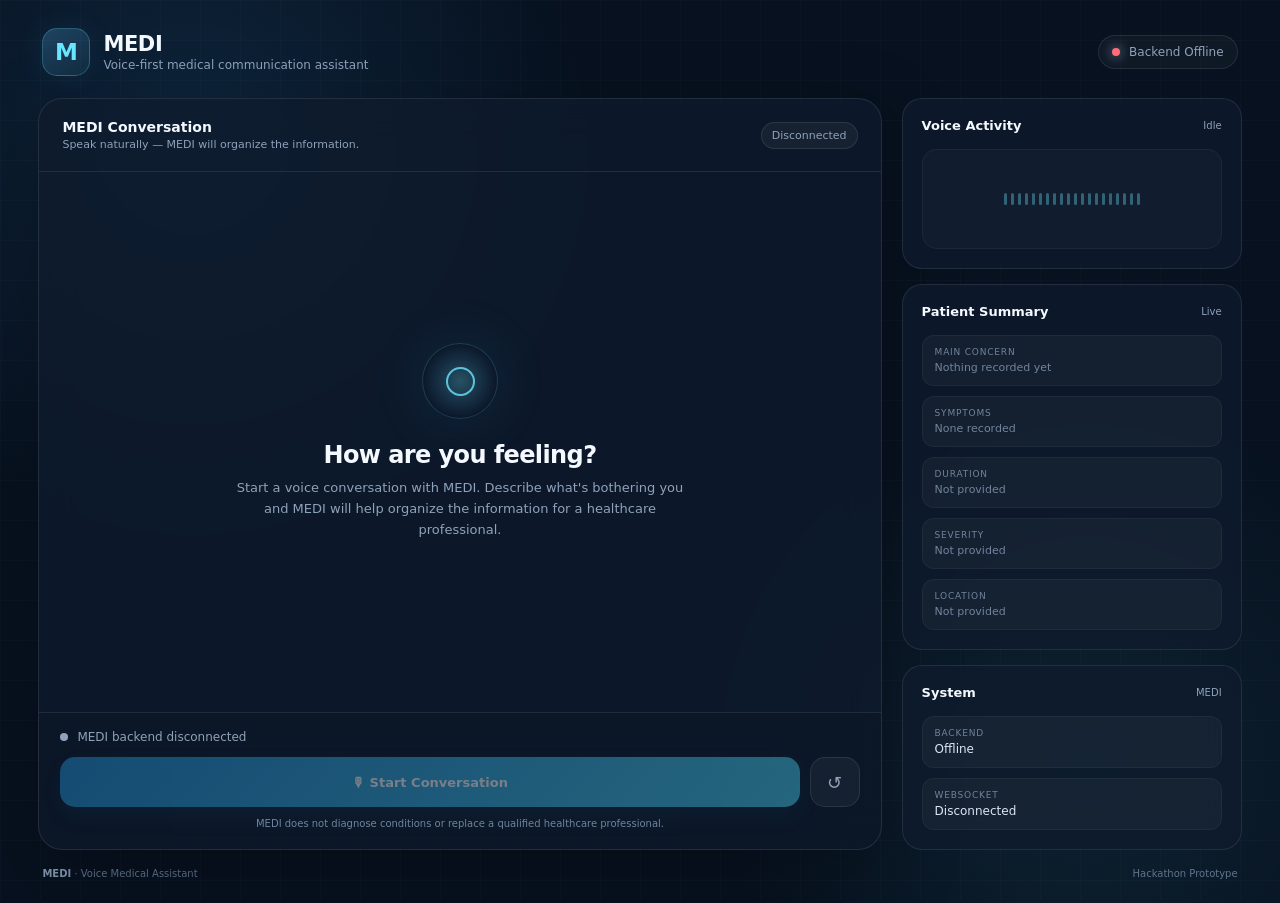
==== index.html @ a12636f8 "Frontend final version" ====
<!DOCTYPE html>
<html lang="en">
<head>
    <meta charset="UTF-8">
    <meta
        name="viewport"
        content="width=device-width, initial-scale=1.0"
    >

    <title>MEDI — Voice Medical Assistant</title>

    <style>
        * {
            box-sizing: border-box;
            margin: 0;
            padding: 0;
        }

        :root {
            --bg: #07111f;
            --panel: rgba(15, 28, 46, 0.78);
            --panel-light: rgba(255, 255, 255, 0.055);
            --border: rgba(255, 255, 255, 0.09);
            --text: #f4f8ff;
            --muted: #8fa2ba;
            --blue: #5bbcff;
            --cyan: #69e7ff;
            --green: #55e6a5;
            --red: #ff6b7a;
            --yellow: #ffd166;
        }

        body {
            min-height: 100vh;
            font-family:
                Inter,
                ui-sans-serif,
                system-ui,
                -apple-system,
                BlinkMacSystemFont,
                "Segoe UI",
                sans-serif;

            background:
                radial-gradient(
                    circle at 15% 15%,
                    rgba(61, 174, 255, 0.12),
                    transparent 30%
                ),
                radial-gradient(
                    circle at 85% 85%,
                    rgba(87, 227, 255, 0.08),
                    transparent 28%
                ),
                var(--bg);

            color: var(--text);
            overflow-x: hidden;
        }

        body::before {
            content: "";
            position: fixed;
            inset: 0;

            background-image:
                linear-gradient(
                    rgba(255,255,255,0.018) 1px,
                    transparent 1px
                ),
                linear-gradient(
                    90deg,
                    rgba(255,255,255,0.018) 1px,
                    transparent 1px
                );

            background-size: 40px 40px;
            pointer-events: none;
        }

        .app {
            position: relative;
            z-index: 1;

            width: min(1450px, 94%);
            min-height: 100vh;

            margin: auto;

            display: grid;
            grid-template-rows: auto 1fr auto;

            padding: 24px 0;
        }

        /* =====================================================
           HEADER
        ===================================================== */

        header {
            display: flex;
            justify-content: space-between;
            align-items: center;

            padding: 4px 4px 22px;
        }

        .brand {
            display: flex;
            align-items: center;
            gap: 13px;
        }

        .brand-icon {
            width: 48px;
            height: 48px;

            border-radius: 15px;

            display: grid;
            place-items: center;

            background:
                linear-gradient(
                    145deg,
                    rgba(91,188,255,.25),
                    rgba(105,231,255,.07)
                );

            border: 1px solid rgba(105,231,255,.25);

            box-shadow:
                0 0 30px rgba(91,188,255,.08);
        }

        .brand-icon span {
            font-size: 23px;
            font-weight: 800;
            color: var(--cyan);
        }

        .brand h1 {
            font-size: 21px;
            letter-spacing: -.4px;
        }

        .brand p {
            margin-top: 2px;
            font-size: 12px;
            color: var(--muted);
        }

        .connection {
            display: flex;
            align-items: center;
            gap: 9px;

            padding: 9px 13px;

            border: 1px solid var(--border);
            border-radius: 999px;

            background: rgba(255,255,255,.035);

            font-size: 12px;
            color: var(--muted);
        }

        .connection-dot {
            width: 8px;
            height: 8px;
            border-radius: 50%;
            background: var(--yellow);

            box-shadow: 0 0 12px currentColor;
        }

        .connection.online .connection-dot {
            background: var(--green);
        }

        .connection.error .connection-dot {
            background: var(--red);
        }

        /* =====================================================
           MAIN
        ===================================================== */

        main {
            display: grid;
            grid-template-columns: minmax(0, 1fr) 340px;
            gap: 20px;

            min-height: 0;
        }

        .panel {
            background: var(--panel);
            border: 1px solid var(--border);

            border-radius: 24px;

            backdrop-filter: blur(20px);
            -webkit-backdrop-filter: blur(20px);

            box-shadow:
                0 25px 80px rgba(0,0,0,.25);
        }

        /* =====================================================
           CHAT
        ===================================================== */

        .chat-panel {
            display: flex;
            flex-direction: column;

            min-height: 650px;
            overflow: hidden;
        }

        .chat-header {
            padding: 20px 23px;

            border-bottom: 1px solid var(--border);

            display: flex;
            justify-content: space-between;
            align-items: center;
        }

        .chat-title {
            font-weight: 700;
            font-size: 14px;
        }

        .chat-subtitle {
            margin-top: 3px;
            color: var(--muted);
            font-size: 11px;
        }

        .session-badge {
            font-size: 11px;
            padding: 6px 10px;

            border-radius: 999px;

            color: var(--muted);
            background: rgba(255,255,255,.045);
            border: 1px solid var(--border);
        }

        .messages {
            flex: 1;

            overflow-y: auto;

            padding: 28px;

            display: flex;
            flex-direction: column;
            gap: 17px;

            scroll-behavior: smooth;
        }

        .messages::-webkit-scrollbar {
            width: 5px;
        }

        .messages::-webkit-scrollbar-thumb {
            background: rgba(255,255,255,.12);
            border-radius: 10px;
        }

        .welcome {
            margin: auto;

            max-width: 500px;

            text-align: center;
            padding: 35px 20px;
        }

        .welcome-orb {
            width: 76px;
            height: 76px;

            margin: 0 auto 22px;

            border-radius: 50%;

            display: grid;
            place-items: center;

            background:
                radial-gradient(
                    circle,
                    rgba(105,231,255,.28),
                    rgba(91,188,255,.07) 55%,
                    transparent 70%
                );

            border: 1px solid rgba(105,231,255,.18);

            box-shadow:
                0 0 60px rgba(91,188,255,.1);
        }

        .welcome-orb::after {
            content: "";
            width: 25px;
            height: 25px;

            border-radius: 50%;

            border: 2px solid var(--cyan);
            opacity: .8;
        }

        .welcome h2 {
            font-size: 24px;
            margin-bottom: 9px;
            letter-spacing: -.6px;
        }

        .welcome p {
            color: var(--muted);
            line-height: 1.6;
            font-size: 13px;
        }

        .message {
            display: flex;
            gap: 11px;

            max-width: 78%;

            animation: messageIn .25s ease;
        }

        @keyframes messageIn {
            from {
                opacity: 0;
                transform: translateY(7px);
            }

            to {
                opacity: 1;
                transform: translateY(0);
            }
        }

        .message.user {
            margin-left: auto;
            flex-direction: row-reverse;
        }

        .avatar {
            flex: 0 0 34px;

            width: 34px;
            height: 34px;

            border-radius: 11px;

            display: grid;
            place-items: center;

            font-size: 11px;
            font-weight: 800;

            background: rgba(255,255,255,.06);
            border: 1px solid var(--border);
        }

        .message.agent .avatar {
            color: var(--cyan);
            background: rgba(105,231,255,.07);
        }

        .message.user .avatar {
            color: var(--blue);
            background: rgba(91,188,255,.08);
        }

        .bubble {
            padding: 12px 15px;

            border-radius: 17px;

            background: rgba(255,255,255,.045);
            border: 1px solid var(--border);

            font-size: 13px;
            line-height: 1.55;
        }

        .message.user .bubble {
            background:
                linear-gradient(
                    135deg,
                    rgba(91,188,255,.13),
                    rgba(91,188,255,.045)
                );

            border-color: rgba(91,188,255,.16);
        }

        .message-label {
            margin-bottom: 5px;

            font-size: 10px;
            text-transform: uppercase;
            letter-spacing: .8px;

            color: var(--muted);
        }

        /* =====================================================
           INPUT / CONTROL
        ===================================================== */

        .controls {
            padding: 17px 21px 20px;

            border-top: 1px solid var(--border);

            background: rgba(0,0,0,.08);
        }

        .status-row {
            display: flex;
            align-items: center;
            gap: 9px;

            margin-bottom: 13px;

            color: var(--muted);
            font-size: 12px;
        }

        .status-light {
            width: 8px;
            height: 8px;

            border-radius: 50%;

            background: var(--muted);
        }

        .status-light.listening {
            background: var(--green);
            box-shadow: 0 0 14px rgba(85,230,165,.8);
            animation: pulse 1.2s infinite;
        }

        .status-light.thinking {
            background: var(--yellow);
            box-shadow: 0 0 14px rgba(255,209,102,.7);
        }

        .status-light.speaking {
            background: var(--cyan);
            box-shadow: 0 0 14px rgba(105,231,255,.7);
            animation: pulse .8s infinite;
        }

        @keyframes pulse {
            0%,100% {
                transform: scale(1);
                opacity: .7;
            }

            50% {
                transform: scale(1.5);
                opacity: 1;
            }
        }

        .controls-row {
            display: flex;
            gap: 10px;
        }

        button {
            border: 0;
            cursor: pointer;

            font: inherit;
        }

        .mic-button {
            flex: 1;

            min-height: 50px;

            border-radius: 15px;

            color: white;

            background:
                linear-gradient(
                    135deg,
                    #238ed1,
                    #47c8e9
                );

            box-shadow:
                0 10px 30px rgba(61,174,255,.12);

            font-size: 13px;
            font-weight: 700;

            transition:
                transform .18s ease,
                opacity .18s ease,
                box-shadow .18s ease;
        }

        .mic-button:hover {
            transform: translateY(-1px);
            box-shadow:
                0 13px 35px rgba(61,174,255,.2);
        }

        .mic-button.active {
            background:
                linear-gradient(
                    135deg,
                    #d94b67,
                    #ff7080
                );
        }

        .mic-button:disabled {
            opacity: .45;
            cursor: not-allowed;
        }

        .secondary-button {
            width: 50px;
            min-height: 50px;

            border-radius: 15px;

            color: var(--muted);

            background: rgba(255,255,255,.045);
            border: 1px solid var(--border);

            font-size: 18px;
        }

        .disclaimer {
            margin-top: 11px;

            text-align: center;

            font-size: 10px;
            color: #71849d;
        }

        /* =====================================================
           SIDE PANEL
        ===================================================== */

        .side {
            display: flex;
            flex-direction: column;
            gap: 15px;
        }

        .side-card {
            padding: 19px;

            background: var(--panel);
            border: 1px solid var(--border);

            border-radius: 20px;

            backdrop-filter: blur(18px);
        }

        .card-heading {
            display: flex;
            justify-content: space-between;
            align-items: center;

            margin-bottom: 16px;
        }

        .card-heading h3 {
            font-size: 13px;
        }

        .card-heading span {
            color: var(--muted);
            font-size: 10px;
        }

        /* =====================================================
           WAVEFORM
        ===================================================== */

        .wave {
            height: 100px;

            display: flex;
            align-items: center;
            justify-content: center;
            gap: 4px;

            padding: 10px;

            border-radius: 15px;

            background: rgba(255,255,255,.025);
            border: 1px solid rgba(255,255,255,.045);
        }

        .bar {
            width: 3px;
            height: 12px;

            border-radius: 99px;

            background: var(--cyan);

            opacity: .35;

            transition:
                height .12s ease,
                opacity .12s ease;
        }

        .wave.active .bar {
            animation: wave 1s ease-in-out infinite;
            opacity: .8;
        }

        .bar:nth-child(2n) {
            animation-delay: .1s;
        }

        .bar:nth-child(3n) {
            animation-delay: .2s;
        }

        .bar:nth-child(4n) {
            animation-delay: .3s;
        }

        @keyframes wave {
            0%,100% {
                height: 10px;
            }

            50% {
                height: 48px;
            }
        }

        /* =====================================================
           PATIENT SUMMARY
        ===================================================== */

        .summary {
            display: flex;
            flex-direction: column;
            gap: 10px;
        }

        .summary-item {
            padding: 11px 12px;

            border-radius: 12px;

            background: rgba(255,255,255,.035);
            border: 1px solid rgba(255,255,255,.045);
        }

        .summary-label {
            font-size: 9px;

            text-transform: uppercase;
            letter-spacing: .8px;

            color: #71849d;

            margin-bottom: 4px;
        }

        .summary-value {
            font-size: 12px;
            color: #dce7f5;

            word-break: break-word;
        }

        .empty {
            color: #71849d;
            font-size: 11px;
        }

        .tag-list {
            display: flex;
            flex-wrap: wrap;
            gap: 5px;
        }

        .tag {
            padding: 4px 7px;

            border-radius: 7px;

            font-size: 10px;

            background: rgba(105,231,255,.07);
            color: #bdefff;

            border: 1px solid rgba(105,231,255,.1);
        }

        /* =====================================================
           FOOTER
        ===================================================== */

        footer {
            padding: 18px 4px 0;

            display: flex;
            justify-content: space-between;

            color: #60748e;
            font-size: 10px;
        }

        footer strong {
            color: #8498b2;
        }

        /* =====================================================
           TOAST
        ===================================================== */

        .toast {
            position: fixed;

            right: 22px;
            bottom: 22px;

            z-index: 100;

            max-width: 340px;

            padding: 13px 16px;

            border-radius: 13px;

            background: rgba(12,22,37,.94);
            border: 1px solid var(--border);

            box-shadow: 0 15px 45px rgba(0,0,0,.3);

            color: #dce7f5;
            font-size: 12px;

            transform: translateY(20px);
            opacity: 0;

            pointer-events: none;

            transition:
                opacity .2s ease,
                transform .2s ease;
        }

        .toast.show {
            opacity: 1;
            transform: translateY(0);
        }

        .toast.error {
            border-color: rgba(255,107,122,.3);
        }

        /* =====================================================
           RESPONSIVE
        ===================================================== */

        @media (max-width: 900px) {

            main {
                grid-template-columns: 1fr;
            }

            .side {
                display: grid;
                grid-template-columns: 1fr 1fr;
            }

            .chat-panel {
                min-height: 600px;
            }
        }

        @media (max-width: 620px) {

            .app {
                width: 96%;
                padding-top: 12px;
            }

            header {
                padding-bottom: 14px;
            }

            .connection {
                padding: 7px 9px;
            }

            .connection span:last-child {
                display: none;
            }

            main {
                gap: 12px;
            }

            .chat-panel {
                min-height: 590px;
                border-radius: 19px;
            }

            .messages {
                padding: 18px 14px;
            }

            .message {
                max-width: 91%;
            }

            .side {
                grid-template-columns: 1fr;
            }

            footer {
                padding-bottom: 10px;
            }
        }
    </style>
</head>

<body>

<div class="app">

    <!-- =====================================================
         HEADER
    ====================================================== -->

    <header>

        <div class="brand">

            <div class="brand-icon">
                <span>M</span>
            </div>

            <div>
                <h1>MEDI</h1>
                <p>Voice-first medical communication assistant</p>
            </div>

        </div>

        <div
            id="connection"
            class="connection"
        >
            <span
                id="connectionDot"
                class="connection-dot"
            ></span>

            <span id="connectionText">
                Connecting...
            </span>
        </div>

    </header>


    <!-- =====================================================
         MAIN
    ====================================================== -->

    <main>

        <!-- ================= CHAT ================= -->

        <section class="panel chat-panel">

            <div class="chat-header">

                <div>
                    <div class="chat-title">
                        MEDI Conversation
                    </div>

                    <div class="chat-subtitle">
                        Speak naturally — MEDI will organize the information.
                    </div>
                </div>

                <div
                    id="sessionBadge"
                    class="session-badge"
                >
                    Initializing
                </div>

            </div>


            <div
                id="messages"
                class="messages"
            >

                <div
                    id="welcome"
                    class="welcome"
                >

                    <div class="welcome-orb"></div>

                    <h2>
                        How are you feeling?
                    </h2>

                    <p>
                        Start a voice conversation with MEDI.
                        Describe what's bothering you and MEDI
                        will help organize the information for a
                        healthcare professional.
                    </p>

                </div>

            </div>


            <!-- CONTROLS -->

            <div class="controls">

                <div class="status-row">

                    <span
                        id="statusLight"
                        class="status-light"
                    ></span>

                    <span id="statusText">
                        Connecting to MEDI...
                    </span>

                </div>


                <div class="controls-row">

                    <button
                        id="micButton"
                        class="mic-button"
                        disabled
                    >
                        🎙 Start Conversation
                    </button>

                    <button
                        id="clearButton"
                        class="secondary-button"
                        title="Clear conversation"
                    >
                        ↺
                    </button>

                </div>


                <div class="disclaimer">
                    MEDI does not diagnose conditions or replace a
                    qualified healthcare professional.
                </div>

            </div>

        </section>


        <!-- ================= SIDE ================= -->

        <aside class="side">

            <!-- AUDIO -->

            <section class="side-card">

                <div class="card-heading">

                    <h3>Voice Activity</h3>

                    <span id="voiceState">
                        Idle
                    </span>

                </div>

                <div
                    id="wave"
                    class="wave"
                >
                    <span class="bar"></span>
                    <span class="bar"></span>
                    <span class="bar"></span>
                    <span class="bar"></span>
                    <span class="bar"></span>
                    <span class="bar"></span>
                    <span class="bar"></span>
                    <span class="bar"></span>
                    <span class="bar"></span>
                    <span class="bar"></span>
                    <span class="bar"></span>
                    <span class="bar"></span>
                    <span class="bar"></span>
                    <span class="bar"></span>
                    <span class="bar"></span>
                    <span class="bar"></span>
                    <span class="bar"></span>
                    <span class="bar"></span>
                    <span class="bar"></span>
                    <span class="bar"></span>
                </div>

            </section>


            <!-- PATIENT SUMMARY -->

            <section class="side-card">

                <div class="card-heading">

                    <h3>Patient Summary</h3>

                    <span>
                        Live
                    </span>

                </div>


                <div
                    id="summary"
                    class="summary"
                >

                    <div class="summary-item">

                        <div class="summary-label">
                            Main concern
                        </div>

                        <div
                            id="mainConcern"
                            class="summary-value empty"
                        >
                            Nothing recorded yet
                        </div>

                    </div>


                    <div class="summary-item">

                        <div class="summary-label">
                            Symptoms
                        </div>

                        <div
                            id="symptoms"
                            class="tag-list"
                        >
                            <span class="empty">
                                None recorded
                            </span>
                        </div>

                    </div>


                    <div class="summary-item">

                        <div class="summary-label">
                            Duration
                        </div>

                        <div
                            id="duration"
                            class="summary-value empty"
                        >
                            Not provided
                        </div>

                    </div>


                    <div class="summary-item">

                        <div class="summary-label">
                            Severity
                        </div>

                        <div
                            id="severity"
                            class="summary-value empty"
                        >
                            Not provided
                        </div>

                    </div>


                    <div class="summary-item">

                        <div class="summary-label">
                            Location
                        </div>

                        <div
                            id="location"
                            class="summary-value empty"
                        >
                            Not provided
                        </div>

                    </div>

                </div>

            </section>


            <!-- SYSTEM -->

            <section class="side-card">

                <div class="card-heading">

                    <h3>System</h3>

                    <span>
                        MEDI
                    </span>

                </div>

                <div class="summary">

                    <div class="summary-item">

                        <div class="summary-label">
                            Backend
                        </div>

                        <div
                            id="backendStatus"
                            class="summary-value"
                        >
                            Connecting
                        </div>

                    </div>

                    <div class="summary-item">

                        <div class="summary-label">
                            WebSocket
                        </div>

                        <div
                            id="wsStatus"
                            class="summary-value"
                        >
                            Connecting
                        </div>

                    </div>

                </div>

            </section>

        </aside>

    </main>


    <footer>

        <span>
            <strong>MEDI</strong> · Voice Medical Assistant
        </span>

        <span>
            Hackathon Prototype
        </span>

    </footer>

</div>


<div
    id="toast"
    class="toast"
></div>


<script>

/* ============================================================
   MEDI FRONTEND
   ============================================================

   IMPORTANT:

   Your Python backend is:

       http://127.0.0.1:8000

   Your WebSocket endpoint is:

       ws://127.0.0.1:8000/ws

   NOT port 8765.
   ============================================================ */


/* ============================================================
   CONFIG
============================================================ */

const BACKEND_HTTP = "http://127.0.0.1:8000";
const BACKEND_WS = "ws://127.0.0.1:8000/ws";


/* ============================================================
   STATE
============================================================ */

let socket = null;

let connected = false;

let conversationStarted = false;

let reconnectTimer = null;

let reconnectAttempts = 0;

let patientData = {};


/* ============================================================
   DOM
============================================================ */

const connection = document.getElementById("connection");
const connectionText = document.getElementById("connectionText");

const sessionBadge = document.getElementById("sessionBadge");

const messages = document.getElementById("messages");
const welcome = document.getElementById("welcome");

const micButton = document.getElementById("micButton");
const clearButton = document.getElementById("clearButton");

const statusText = document.getElementById("statusText");
const statusLight = document.getElementById("statusLight");

const wave = document.getElementById("wave");
const voiceState = document.getElementById("voiceState");

const backendStatus = document.getElementById("backendStatus");
const wsStatus = document.getElementById("wsStatus");

const toast = document.getElementById("toast");


/* ============================================================
   CONNECT
============================================================ */

function connect() {

    if (
        socket &&
        (
            socket.readyState === WebSocket.OPEN ||
            socket.readyState === WebSocket.CONNECTING
        )
    ) {
        return;
    }

    setConnection("connecting");

    console.log(
        "[MEDI] Connecting to:",
        BACKEND_WS
    );

    socket = new WebSocket(BACKEND_WS);


    socket.onopen = () => {

        connected = true;

        reconnectAttempts = 0;

        setConnection("online");

        backendStatus.textContent = "Online";

        wsStatus.textContent = "Connected";

        sessionBadge.textContent = "Connected";

        micButton.disabled = false;

        showToast(
            "Connected to MEDI"
        );

        send({
            type: "get_state"
        });

    };


    socket.onmessage = (event) => {

        try {

            const message = JSON.parse(
                event.data
            );

            console.log(
                "[MEDI EVENT]",
                message
            );

            handleMessage(message);

        } catch (error) {

            console.error(
                "Invalid MEDI message:",
                error
            );

        }

    };


    socket.onerror = (error) => {

        console.error(
            "[MEDI WS ERROR]",
            error
        );

        setConnection("error");

        backendStatus.textContent = "Connection error";

        wsStatus.textContent = "Error";

    };


    socket.onclose = () => {

        connected = false;

        setConnection("error");

        backendStatus.textContent = "Offline";

        wsStatus.textContent = "Disconnected";

        sessionBadge.textContent = "Disconnected";

        micButton.disabled = true;

        setStatus(
            "error",
            "MEDI backend disconnected"
        );

        scheduleReconnect();

    };

}


/* ============================================================
   RECONNECT
============================================================ */

function scheduleReconnect() {

    if (reconnectTimer) {
        return;
    }

    reconnectAttempts++;

    const delay = Math.min(
        5000,
        1000 * reconnectAttempts
    );

    reconnectTimer = setTimeout(() => {

        reconnectTimer = null;

        connect();

    }, delay);

}


/* ============================================================
   SEND
============================================================ */

function send(data) {

    if (
        !socket ||
        socket.readyState !== WebSocket.OPEN
    ) {

        console.warn(
            "[MEDI] WebSocket is not connected."
        );

        return false;
    }

    socket.send(
        JSON.stringify(data)
    );

    return true;
}


/* ============================================================
   HANDLE BACKEND EVENTS
============================================================ */

function handleMessage(message) {

    const type = message.type;


    /* ---------------------------------------------
       Initial state
    --------------------------------------------- */

    if (type === "state") {

        const data = message.data || {};

        if (data.status) {
            setStatusFromBackend(
                data.status
            );
        }

        if (data.patient) {

            patientData = data.patient;

            updatePatientSummary(
                patientData
            );

        }

        return;
    }


    /* ---------------------------------------------
       Status
    --------------------------------------------- */

    if (type === "status") {

        const status = message.status || "ready";

        setStatusFromBackend(
            status
        );

        return;
    }


    /* ---------------------------------------------
       User transcript
    --------------------------------------------- */

    if (type === "transcript") {

        const role = message.role || "user";

        const text = message.text || "";

        if (!text.trim()) {
            return;
        }

        addMessage(
            role,
            text
        );

        return;
    }


    /* ---------------------------------------------
       Patient memory
    --------------------------------------------- */

    if (type === "patient_update") {

        patientData =
            message.data || {};

        updatePatientSummary(
            patientData
        );

        return;
    }


    /* ---------------------------------------------
       Server test
    --------------------------------------------- */

    if (type === "test") {

        showToast(
            message.message ||
            "MEDI server is working."
        );

        return;
    }

}


/* ============================================================
   CONNECTION UI
============================================================ */

function setConnection(state) {

    connection.classList.remove(
        "online",
        "error"
    );


    if (state === "online") {

        connection.classList.add(
            "online"
        );

        connectionText.textContent =
            "MEDI Online";

    }

    else if (state === "error") {

        connection.classList.add(
            "error"
        );

        connectionText.textContent =
            "Backend Offline";

    }

    else {

        connectionText.textContent =
            "Connecting...";

    }

}


/* ============================================================
   STATUS
============================================================ */

function setStatus(type, text) {

    statusLight.className =
        "status-light";

    if (type) {

        statusLight.classList.add(
            type
        );

    }

    statusText.textContent =
        text;


    if (type === "listening") {

        wave.classList.add(
            "active"
        );

        voiceState.textContent =
            "Listening";

    }

    else if (type === "speaking") {

        wave.classList.add(
            "active"
        );

        voiceState.textContent =
            "Speaking";

    }

    else if (type === "thinking") {

        wave.classList.remove(
            "active"
        );

        voiceState.textContent =
            "Thinking";

    }

    else {

        wave.classList.remove(
            "active"
        );

        voiceState.textContent =
            "Idle";

    }

}


/* ============================================================
   BACKEND STATUS → UI
============================================================ */

function setStatusFromBackend(status) {

    status =
        String(status).toLowerCase();


    if (status === "listening") {

        conversationStarted = true;

        micButton.classList.add(
            "active"
        );

        micButton.textContent =
            "■ Stop Conversation";

        setStatus(
            "listening",
            "Listening..."
        );

        sessionBadge.textContent =
            "Listening";

    }

    else if (
        status === "thinking" ||
        status === "processing"
    ) {

        setStatus(
            "thinking",
            "Thinking..."
        );

        sessionBadge.textContent =
            "Thinking";

    }

    else if (
        status === "speaking"
    ) {

        setStatus(
            "speaking",
            "MEDI is speaking..."
        );

        sessionBadge.textContent =
            "Speaking";

    }

    else {

        setStatus(
            "",
            "Ready"
        );

        sessionBadge.textContent =
            "Ready";

    }

}


/* ============================================================
   MESSAGES
============================================================ */

function addMessage(role, text) {

    if (!text || !text.trim()) {
        return;
    }

    if (welcome) {
        welcome.remove();
    }


    const wrapper =
        document.createElement("div");

    wrapper.className =
        `message ${role === "user" ? "user" : "agent"}`;


    const avatar =
        document.createElement("div");

    avatar.className =
        "avatar";

    avatar.textContent =
        role === "user"
            ? "YOU"
            : "M";


    const content =
        document.createElement("div");


    const label =
        document.createElement("div");

    label.className =
        "message-label";

    label.textContent =
        role === "user"
            ? "You"
            : "MEDI";


    const bubble =
        document.createElement("div");

    bubble.className =
        "bubble";

    bubble.textContent =
        text;


    content.appendChild(
        label
    );

    content.appendChild(
        bubble
    );


    wrapper.appendChild(
        avatar
    );

    wrapper.appendChild(
        content
    );


    messages.appendChild(
        wrapper
    );


    messages.scrollTop =
        messages.scrollHeight;

}


/* ============================================================
   PATIENT SUMMARY
============================================================ */

function updatePatientSummary(patient) {

    if (!patient) {
        return;
    }


    const mainConcern =
        document.getElementById(
            "mainConcern"
        );

    const symptoms =
        document.getElementById(
            "symptoms"
        );

    const duration =
        document.getElementById(
            "duration"
        );

    const severity =
        document.getElementById(
            "severity"
        );

    const location =
        document.getElementById(
            "location"
        );


    /* Main concern */

    if (patient.main_concern) {

        mainConcern.textContent =
            patient.main_concern;

        mainConcern.classList.remove(
            "empty"
        );

    }


    /* Symptoms */

    symptoms.innerHTML = "";

    if (
        Array.isArray(
            patient.symptoms
        ) &&
        patient.symptoms.length
    ) {

        patient.symptoms.forEach(
            symptom => {

                const tag =
                    document.createElement(
                        "span"
                    );

                tag.className =
                    "tag";

                tag.textContent =
                    symptom;

                symptoms.appendChild(
                    tag
                );

            }
        );

    }

    else {

        const empty =
            document.createElement(
                "span"
            );

        empty.className =
            "empty";

        empty.textContent =
            "None recorded";

        symptoms.appendChild(
            empty
        );

    }


    /* Duration */

    if (patient.duration) {

        duration.textContent =
            patient.duration;

        duration.classList.remove(
            "empty"
        );

    }


    /* Severity */

    if (patient.severity) {

        severity.textContent =
            patient.severity;

        severity.classList.remove(
            "empty"
        );

    }


    /* Location */

    if (patient.location) {

        location.textContent =
            patient.location;

        location.classList.remove(
            "empty"
        );

    }

}


/* ============================================================
   START / STOP
============================================================ */

micButton.addEventListener(
    "click",
    () => {

        if (!connected) {

            showToast(
                "MEDI is not connected.",
                true
            );

            return;
        }


        if (!conversationStarted) {

            send({
                type: "start"
            });

            conversationStarted = true;

            micButton.classList.add(
                "active"
            );

            micButton.textContent =
                "■ Stop Conversation";

            setStatus(
                "listening",
                "Listening..."
            );

        }

        else {

            send({
                type: "stop"
            });

            conversationStarted = false;

            micButton.classList.remove(
                "active"
            );

            micButton.textContent =
                "🎙 Start Conversation";

            setStatus(
                "",
                "Ready"
            );

        }

    }
);


/* ============================================================
   CLEAR
============================================================ */

clearButton.addEventListener(
    "click",
    () => {

        messages.innerHTML = "";

        const newWelcome =
            document.createElement(
                "div"
            );

        newWelcome.className =
            "welcome";

        newWelcome.id =
            "welcome";

        newWelcome.innerHTML = `
            <div class="welcome-orb"></div>

            <h2>How are you feeling?</h2>

            <p>
                Start a voice conversation with MEDI.
                Describe what's bothering you and MEDI
                will help organize the information for a
                healthcare professional.
            </p>
        `;

        messages.appendChild(
            newWelcome
        );

    }
);


/* ============================================================
   TOAST
============================================================ */

let toastTimer = null;

function showToast(
    text,
    isError = false
) {

    toast.textContent =
        text;

    toast.classList.toggle(
        "error",
        isError
    );

    toast.classList.add(
        "show"
    );


    clearTimeout(
        toastTimer
    );


    toastTimer =
        setTimeout(
            () => {

                toast.classList.remove(
                    "show"
                );

            },
            3000
        );

}


/* ============================================================
   HEALTH CHECK
============================================================ */

async function checkBackend() {

    try {

        const response =
            await fetch(
                `${BACKEND_HTTP}/api/health`
            );


        if (!response.ok) {
            throw new Error(
                "Backend health check failed"
            );
        }


        const data =
            await response.json();


        console.log(
            "[MEDI HEALTH]",
            data
        );


        backendStatus.textContent =
            data.status === "online"
                ? "Online"
                : "Offline";


    } catch (error) {

        console.warn(
            "[MEDI] Health check failed:",
            error
        );

        backendStatus.textContent =
            "Unavailable";

    }

}


/* ============================================================
   INITIALIZE
============================================================ */

window.addEventListener(
    "load",
    () => {

        checkBackend();

        connect();

    }
);


/* ============================================================
   DEBUGGING
============================================================ */

window.MEDI = {

    socket,

    reconnect: connect,

    test: () => {

        send({
            type: "test"
        });

    },

    state: () => {

        send({
            type: "get_state"
        });

    }

};

</script>

</body>
</html>
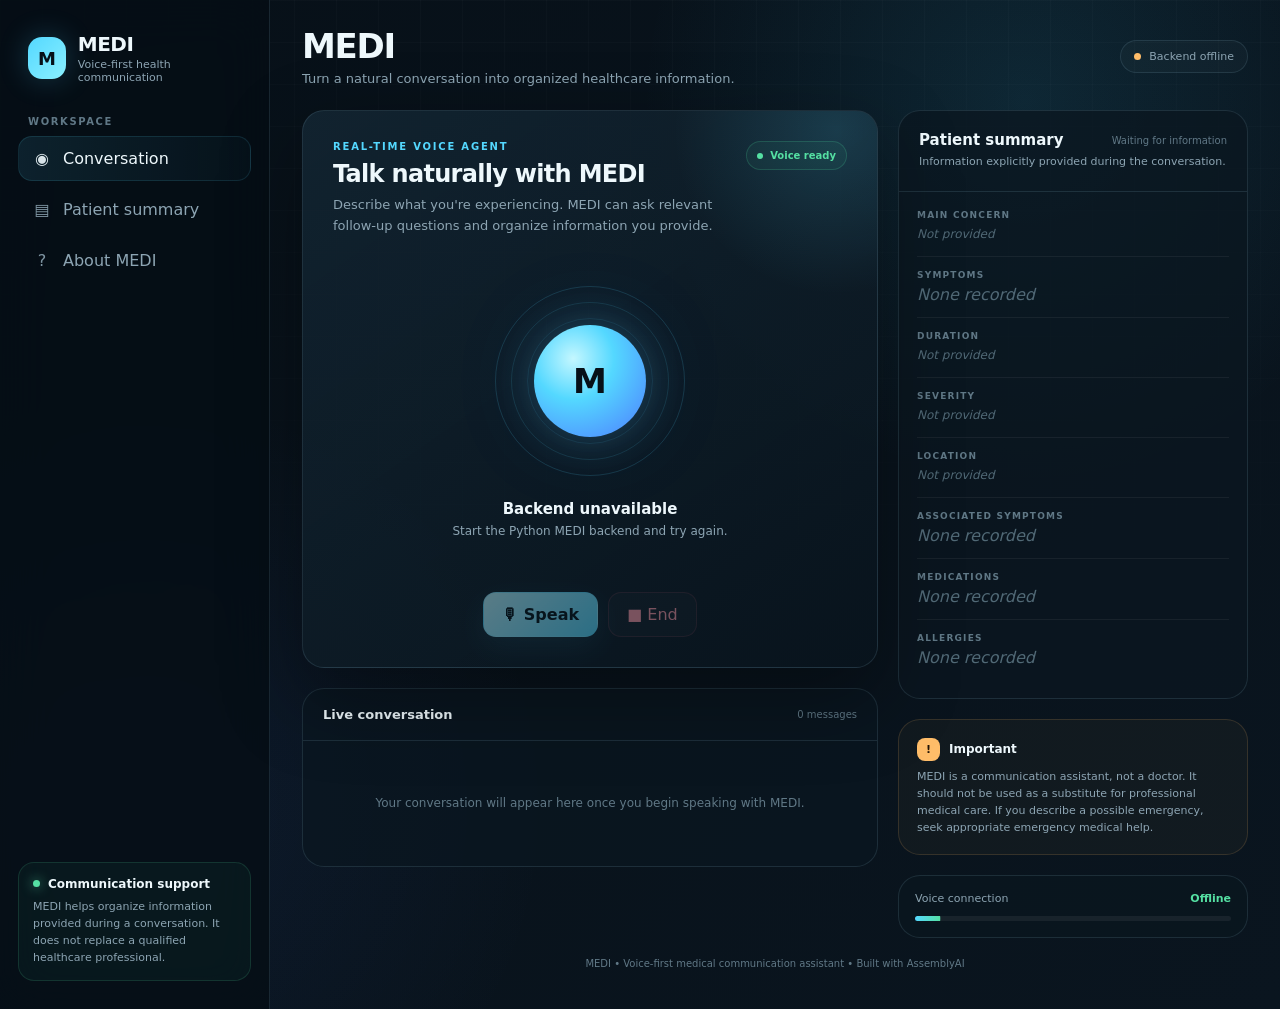
==== commit c246c464: "Fix deployment WebSocket connection" ====
--- a/index.html
+++ b/index.html
@@ -2,32 +2,43 @@
 <html lang="en">
 <head>
     <meta charset="UTF-8">
+    <meta name="viewport" content="width=device-width, initial-scale=1.0">
+
+    <title>MEDI — Voice-first medical communication</title>
+
     <meta
-        name="viewport"
-        content="width=device-width, initial-scale=1.0"
+        name="description"
+        content="MEDI is a voice-first medical communication assistant that helps users organize health concerns into structured information for healthcare professionals."
     >
 
-    <title>MEDI — Voice Medical Assistant</title>
-
     <style>
+        :root {
+            --bg: #071018;
+            --bg-2: #0a151f;
+            --panel: rgba(15, 28, 39, 0.78);
+            --border: rgba(148, 197, 221, 0.14);
+            --text: #eef8fc;
+            --muted: #8da5b3;
+            --muted-2: #607886;
+
+            --cyan: #54d8ff;
+            --blue: #4d7cff;
+            --green: #55e0a3;
+            --orange: #ffbd69;
+            --red: #ff667d;
+
+            --shadow: 0 30px 80px rgba(0, 0, 0, 0.35);
+            --radius: 22px;
+        }
+
         * {
             box-sizing: border-box;
             margin: 0;
             padding: 0;
         }
 
-        :root {
-            --bg: #07111f;
-            --panel: rgba(15, 28, 46, 0.78);
-            --panel-light: rgba(255, 255, 255, 0.055);
-            --border: rgba(255, 255, 255, 0.09);
-            --text: #f4f8ff;
-            --muted: #8fa2ba;
-            --blue: #5bbcff;
-            --cyan: #69e7ff;
-            --green: #55e6a5;
-            --red: #ff6b7a;
-            --yellow: #ffd166;
+        html {
+            scroll-behavior: smooth;
         }
 
         body {
@@ -41,27 +52,37 @@
                 "Segoe UI",
                 sans-serif;
 
+            color: var(--text);
+
             background:
                 radial-gradient(
-                    circle at 15% 15%,
-                    rgba(61, 174, 255, 0.12),
+                    circle at 80% 10%,
+                    rgba(55, 191, 235, 0.12),
+                    transparent 28%
+                ),
+                radial-gradient(
+                    circle at 10% 80%,
+                    rgba(77, 124, 255, 0.08),
                     transparent 30%
                 ),
-                radial-gradient(
-                    circle at 85% 85%,
-                    rgba(87, 227, 255, 0.08),
-                    transparent 28%
-                ),
-                var(--bg);
-
-            color: var(--text);
+                linear-gradient(
+                    135deg,
+                    var(--bg),
+                    var(--bg-2)
+                );
+
             overflow-x: hidden;
         }
 
-        body::before {
-            content: "";
+        button {
+            font: inherit;
+        }
+
+        .background-grid {
             position: fixed;
             inset: 0;
+            pointer-events: none;
+            z-index: -1;
 
             background-image:
                 linear-gradient(
@@ -74,635 +95,824 @@
                     transparent 1px
                 );
 
-            background-size: 40px 40px;
+            background-size: 42px 42px;
+
+            mask-image:
+                linear-gradient(
+                    to bottom,
+                    black,
+                    transparent 85%
+                );
+        }
+
+        .app {
+            min-height: 100vh;
+            display: flex;
+        }
+
+        /* SIDEBAR */
+
+        .sidebar {
+            width: 270px;
+            min-height: 100vh;
+            padding: 28px 18px;
+
+            border-right: 1px solid var(--border);
+
+            background:
+                rgba(5, 14, 21, 0.82);
+
+            backdrop-filter: blur(24px);
+
+            display: flex;
+            flex-direction: column;
+        }
+
+        .brand {
+            display: flex;
+            align-items: center;
+            gap: 12px;
+            padding: 4px 10px 32px;
+        }
+
+        .brand-mark {
+            width: 42px;
+            height: 42px;
+
+            border-radius: 14px;
+
+            display: grid;
+            place-items: center;
+
+            color: #061018;
+
+            background:
+                linear-gradient(
+                    135deg,
+                    var(--cyan),
+                    #8af0ff
+                );
+
+            box-shadow:
+                0 0 30px rgba(84, 216, 255, 0.22);
+
+            font-weight: 900;
+            font-size: 18px;
+        }
+
+        .brand-name {
+            font-size: 20px;
+            font-weight: 800;
+            letter-spacing: -0.5px;
+        }
+
+        .brand-subtitle {
+            color: var(--muted);
+            font-size: 11px;
+            margin-top: 2px;
+        }
+
+        .sidebar-label {
+            padding: 0 10px;
+            margin-bottom: 9px;
+
+            color: var(--muted-2);
+
+            font-size: 10px;
+            font-weight: 700;
+
+            text-transform: uppercase;
+            letter-spacing: 1.6px;
+        }
+
+        .nav {
+            display: flex;
+            flex-direction: column;
+            gap: 6px;
+        }
+
+        .nav-button {
+            width: 100%;
+
+            border: 1px solid transparent;
+            border-radius: 14px;
+
+            padding: 12px 13px;
+
+            display: flex;
+            align-items: center;
+            gap: 11px;
+
+            color: var(--muted);
+            background: transparent;
+
+            cursor: pointer;
+            text-align: left;
+
+            transition:
+                background 0.2s ease,
+                color 0.2s ease,
+                border 0.2s ease,
+                transform 0.2s ease;
+        }
+
+        .nav-button:hover {
+            color: var(--text);
+            background: rgba(255,255,255,0.035);
+            transform: translateX(2px);
+        }
+
+        .nav-button.active {
+            color: var(--text);
+
+            background:
+                linear-gradient(
+                    90deg,
+                    rgba(84, 216, 255, 0.10),
+                    rgba(84, 216, 255, 0.025)
+                );
+
+            border-color:
+                rgba(84, 216, 255, 0.12);
+        }
+
+        .nav-icon {
+            width: 20px;
+            text-align: center;
+            opacity: 0.9;
+        }
+
+        .sidebar-spacer {
+            flex: 1;
+        }
+
+        .privacy-card {
+            padding: 14px;
+
+            border:
+                1px solid rgba(85, 224, 163, 0.14);
+
+            border-radius: 16px;
+
+            background:
+                rgba(85, 224, 163, 0.045);
+        }
+
+        .privacy-title {
+            display: flex;
+            align-items: center;
+            gap: 8px;
+
+            font-size: 12px;
+            font-weight: 700;
+
+            margin-bottom: 7px;
+        }
+
+        .privacy-dot {
+            width: 7px;
+            height: 7px;
+
+            border-radius: 50%;
+
+            background: var(--green);
+
+            box-shadow:
+                0 0 12px rgba(85, 224, 163, 0.8);
+        }
+
+        .privacy-text {
+            color: var(--muted);
+
+            font-size: 11px;
+            line-height: 1.55;
+        }
+
+        /* MAIN */
+
+        .main {
+            flex: 1;
+            min-width: 0;
+            padding: 26px 32px 40px;
+        }
+
+        .topbar {
+            display: flex;
+            align-items: center;
+            justify-content: space-between;
+
+            margin-bottom: 24px;
+        }
+
+        .topbar-left h1 {
+            font-size: clamp(24px, 3vw, 34px);
+            letter-spacing: -1.3px;
+        }
+
+        .topbar-left p {
+            color: var(--muted);
+            font-size: 13px;
+            margin-top: 5px;
+        }
+
+        .connection {
+            display: flex;
+            align-items: center;
+            gap: 8px;
+
+            padding: 9px 13px;
+
+            border: 1px solid var(--border);
+            border-radius: 999px;
+
+            background: rgba(255,255,255,0.025);
+
+            font-size: 11px;
+            color: var(--muted);
+        }
+
+        .connection-dot {
+            width: 7px;
+            height: 7px;
+
+            border-radius: 50%;
+
+            background: var(--orange);
+        }
+
+        .connection.online .connection-dot {
+            background: var(--green);
+
+            box-shadow:
+                0 0 12px rgba(85, 224, 163, 0.8);
+        }
+
+        /* DASHBOARD */
+
+        .dashboard {
+            max-width: 1440px;
+            margin: 0 auto;
+
+            display: grid;
+
+            grid-template-columns:
+                minmax(0, 1fr)
+                350px;
+
+            gap: 20px;
+        }
+
+        .left-column {
+            min-width: 0;
+
+            display: flex;
+            flex-direction: column;
+
+            gap: 20px;
+        }
+
+        /* VOICE CARD */
+
+        .voice-card {
+            position: relative;
+            overflow: hidden;
+
+            min-height: 550px;
+
+            padding: 30px;
+
+            border:
+                1px solid var(--border);
+
+            border-radius: var(--radius);
+
+            background:
+                linear-gradient(
+                    145deg,
+                    rgba(19, 37, 50, 0.88),
+                    rgba(9, 20, 29, 0.91)
+                );
+
+            box-shadow: var(--shadow);
+        }
+
+        .voice-card::before {
+            content: "";
+
+            position: absolute;
+
+            width: 340px;
+            height: 340px;
+
+            right: -130px;
+            top: -150px;
+
+            border-radius: 50%;
+
+            background:
+                radial-gradient(
+                    circle,
+                    rgba(84, 216, 255, 0.16),
+                    transparent 68%
+                );
+
             pointer-events: none;
         }
 
-        .app {
+        .voice-header {
             position: relative;
-            z-index: 1;
-
-            width: min(1450px, 94%);
-            min-height: 100vh;
-
-            margin: auto;
+
+            display: flex;
+            justify-content: space-between;
+            align-items: flex-start;
+        }
+
+        .eyebrow {
+            color: var(--cyan);
+
+            font-size: 10px;
+            font-weight: 800;
+
+            text-transform: uppercase;
+            letter-spacing: 1.8px;
+
+            margin-bottom: 8px;
+        }
+
+        .voice-title {
+            font-size: 24px;
+            letter-spacing: -0.7px;
+        }
+
+        .voice-description {
+            color: var(--muted);
+
+            font-size: 13px;
+            line-height: 1.6;
+
+            max-width: 550px;
+
+            margin-top: 7px;
+        }
+
+        .live-pill {
+            display: flex;
+            align-items: center;
+            gap: 7px;
+
+            padding: 8px 10px;
+
+            border:
+                1px solid rgba(85, 224, 163, 0.18);
+
+            border-radius: 999px;
+
+            background:
+                rgba(85, 224, 163, 0.05);
+
+            color: var(--green);
+
+            font-size: 10px;
+            font-weight: 700;
+
+            white-space: nowrap;
+        }
+
+        .live-dot {
+            width: 6px;
+            height: 6px;
+
+            border-radius: 50%;
+
+            background: var(--green);
+
+            animation:
+                pulse 1.6s infinite;
+        }
+
+        @keyframes pulse {
+            0%, 100% {
+                opacity: 0.4;
+                transform: scale(0.8);
+            }
+
+            50% {
+                opacity: 1;
+                transform: scale(1.1);
+            }
+        }
+
+        /* ORB */
+
+        .voice-center {
+            min-height: 350px;
+
+            display: flex;
+            flex-direction: column;
+
+            justify-content: center;
+            align-items: center;
+
+            position: relative;
+        }
+
+        .orb-wrapper {
+            position: relative;
+
+            width: 190px;
+            height: 190px;
 
             display: grid;
-            grid-template-rows: auto 1fr auto;
-
-            padding: 24px 0;
-        }
-
-        /* =====================================================
-           HEADER
-        ===================================================== */
-
-        header {
+            place-items: center;
+        }
+
+        .orb-ring {
+            position: absolute;
+            inset: 0;
+
+            border-radius: 50%;
+
+            border:
+                1px solid rgba(84, 216, 255, 0.16);
+
+            transform: scale(1);
+
+            transition:
+                transform 0.5s ease,
+                border-color 0.5s ease;
+        }
+
+        .orb-ring:nth-child(2) {
+            inset: 16px;
+            border-color: rgba(84, 216, 255, 0.12);
+        }
+
+        .orb-ring:nth-child(3) {
+            inset: 32px;
+            border-color: rgba(84, 216, 255, 0.09);
+        }
+
+        .orb {
+            width: 112px;
+            height: 112px;
+
+            border-radius: 50%;
+
+            display: grid;
+            place-items: center;
+
+            color: #071018;
+
+            background:
+                radial-gradient(
+                    circle at 35% 30%,
+                    #c4f7ff,
+                    var(--cyan) 38%,
+                    var(--blue) 100%
+                );
+
+            box-shadow:
+                0 0 45px rgba(84, 216, 255, 0.24),
+                0 0 100px rgba(77, 124, 255, 0.10);
+
+            font-size: 34px;
+            font-weight: 900;
+
+            transition:
+                transform 0.25s ease,
+                box-shadow 0.25s ease;
+        }
+
+        .voice-card.listening .orb {
+            animation:
+                orbListening 1.4s ease-in-out infinite;
+        }
+
+        .voice-card.speaking .orb {
+            animation:
+                orbSpeaking 0.75s ease-in-out infinite;
+        }
+
+        .voice-card.listening .orb-ring {
+            transform: scale(1.12);
+            border-color: rgba(84, 216, 255, 0.30);
+        }
+
+        .voice-card.speaking .orb-ring {
+            transform: scale(1.08);
+            border-color: rgba(85, 224, 163, 0.26);
+        }
+
+        @keyframes orbListening {
+            0%, 100% {
+                transform: scale(1);
+            }
+
+            50% {
+                transform: scale(1.06);
+            }
+        }
+
+        @keyframes orbSpeaking {
+            0%, 100% {
+                transform: scale(1);
+            }
+
+            50% {
+                transform: scale(1.10);
+            }
+        }
+
+        .voice-state {
+            margin-top: 24px;
+
+            font-size: 15px;
+            font-weight: 700;
+        }
+
+        .voice-hint {
+            margin-top: 6px;
+
+            color: var(--muted);
+
+            font-size: 12px;
+            text-align: center;
+        }
+
+        /* BUTTONS */
+
+        .controls {
+            display: flex;
+            justify-content: center;
+
+            gap: 10px;
+
+            margin-top: 5px;
+        }
+
+        .button {
+            border:
+                1px solid var(--border);
+
+            border-radius: 13px;
+
+            padding: 12px 18px;
+
+            cursor: pointer;
+
+            color: var(--text);
+
+            background:
+                rgba(255,255,255,0.035);
+
+            transition:
+                transform 0.18s ease,
+                background 0.18s ease,
+                border-color 0.18s ease,
+                box-shadow 0.18s ease;
+        }
+
+        .button:hover {
+            transform: translateY(-1px);
+
+            background:
+                rgba(255,255,255,0.065);
+
+            border-color:
+                rgba(255,255,255,0.17);
+        }
+
+        .button:active {
+            transform: translateY(0);
+        }
+
+        .button.primary {
+            border-color:
+                rgba(84, 216, 255, 0.30);
+
+            color: #041017;
+
+            background:
+                linear-gradient(
+                    135deg,
+                    #b9f4ff,
+                    var(--cyan)
+                );
+
+            box-shadow:
+                0 10px 30px rgba(84, 216, 255, 0.14);
+
+            font-weight: 800;
+        }
+
+        .button.danger {
+            color: #ff9aaa;
+
+            border-color:
+                rgba(255, 102, 125, 0.17);
+        }
+
+        .button:disabled {
+            opacity: 0.45;
+            cursor: not-allowed;
+            transform: none;
+        }
+
+        /* TRANSCRIPT */
+
+        .transcript-card {
+            border:
+                1px solid var(--border);
+
+            border-radius: var(--radius);
+
+            background:
+                rgba(11, 23, 32, 0.72);
+
+            overflow: hidden;
+        }
+
+        .card-header {
             display: flex;
             justify-content: space-between;
             align-items: center;
 
-            padding: 4px 4px 22px;
-        }
-
-        .brand {
+            padding: 18px 20px;
+
+            border-bottom:
+                1px solid var(--border);
+        }
+
+        .card-title {
+            font-size: 13px;
+            font-weight: 800;
+        }
+
+        .card-meta {
+            color: var(--muted-2);
+            font-size: 10px;
+        }
+
+        .transcript {
+            max-height: 310px;
+            overflow-y: auto;
+            padding: 18px;
+        }
+
+        .empty-transcript {
+            padding: 35px 15px;
+
+            color: var(--muted-2);
+
+            text-align: center;
+
+            font-size: 12px;
+            line-height: 1.6;
+        }
+
+        .message {
+            display: flex;
+            gap: 12px;
+            margin-bottom: 17px;
+        }
+
+        .message:last-child {
+            margin-bottom: 0;
+        }
+
+        .avatar {
+            width: 30px;
+            height: 30px;
+
+            flex: 0 0 30px;
+
+            border-radius: 10px;
+
+            display: grid;
+            place-items: center;
+
+            font-size: 10px;
+            font-weight: 800;
+        }
+
+        .message.user .avatar {
+            color: #071018;
+            background: var(--cyan);
+        }
+
+        .message.medi .avatar {
+            color: #071018;
+            background: var(--green);
+        }
+
+        .message-content {
+            min-width: 0;
+        }
+
+        .message-name {
+            font-size: 10px;
+            font-weight: 800;
+
+            margin-bottom: 4px;
+
+            color: var(--muted);
+        }
+
+        .message-text {
+            color: #dbe9ef;
+
+            font-size: 13px;
+            line-height: 1.55;
+        }
+
+        /* RIGHT */
+
+        .right-column {
+            display: flex;
+            flex-direction: column;
+            gap: 20px;
+        }
+
+        .summary-card {
+            border:
+                1px solid var(--border);
+
+            border-radius: var(--radius);
+
+            background:
+                rgba(11, 23, 32, 0.76);
+
+            overflow: hidden;
+        }
+
+        .summary-header {
+            padding: 20px;
+
+            border-bottom:
+                1px solid var(--border);
+        }
+
+        .summary-header-row {
             display: flex;
             align-items: center;
-            gap: 13px;
-        }
-
-        .brand-icon {
-            width: 48px;
-            height: 48px;
-
-            border-radius: 15px;
-
-            display: grid;
-            place-items: center;
-
-            background:
-                linear-gradient(
-                    145deg,
-                    rgba(91,188,255,.25),
-                    rgba(105,231,255,.07)
-                );
-
-            border: 1px solid rgba(105,231,255,.25);
-
-            box-shadow:
-                0 0 30px rgba(91,188,255,.08);
-        }
-
-        .brand-icon span {
-            font-size: 23px;
+            justify-content: space-between;
+        }
+
+        .summary-title {
+            font-size: 15px;
             font-weight: 800;
-            color: var(--cyan);
-        }
-
-        .brand h1 {
-            font-size: 21px;
-            letter-spacing: -.4px;
-        }
-
-        .brand p {
-            margin-top: 2px;
+        }
+
+        .summary-subtitle {
+            color: var(--muted);
+
+            font-size: 11px;
+            line-height: 1.5;
+
+            margin-top: 5px;
+        }
+
+        .summary-body {
+            padding: 18px;
+        }
+
+        .summary-field {
+            padding: 13px 0;
+
+            border-bottom:
+                1px solid rgba(255,255,255,0.055);
+        }
+
+        .summary-field:first-child {
+            padding-top: 0;
+        }
+
+        .summary-field:last-child {
+            border-bottom: 0;
+        }
+
+        .field-label {
+            color: var(--muted-2);
+
+            font-size: 9px;
+            font-weight: 800;
+
+            text-transform: uppercase;
+            letter-spacing: 1.2px;
+
+            margin-bottom: 5px;
+        }
+
+        .field-value {
+            color: #dbe9ef;
+
             font-size: 12px;
-            color: var(--muted);
-        }
-
-        .connection {
-            display: flex;
-            align-items: center;
-            gap: 9px;
-
-            padding: 9px 13px;
-
-            border: 1px solid var(--border);
-            border-radius: 999px;
-
-            background: rgba(255,255,255,.035);
-
-            font-size: 12px;
-            color: var(--muted);
-        }
-
-        .connection-dot {
-            width: 8px;
-            height: 8px;
-            border-radius: 50%;
-            background: var(--yellow);
-
-            box-shadow: 0 0 12px currentColor;
-        }
-
-        .connection.online .connection-dot {
-            background: var(--green);
-        }
-
-        .connection.error .connection-dot {
-            background: var(--red);
-        }
-
-        /* =====================================================
-           MAIN
-        ===================================================== */
-
-        main {
-            display: grid;
-            grid-template-columns: minmax(0, 1fr) 340px;
-            gap: 20px;
-
-            min-height: 0;
-        }
-
-        .panel {
-            background: var(--panel);
-            border: 1px solid var(--border);
-
-            border-radius: 24px;
-
-            backdrop-filter: blur(20px);
-            -webkit-backdrop-filter: blur(20px);
-
-            box-shadow:
-                0 25px 80px rgba(0,0,0,.25);
-        }
-
-        /* =====================================================
-           CHAT
-        ===================================================== */
-
-        .chat-panel {
-            display: flex;
-            flex-direction: column;
-
-            min-height: 650px;
-            overflow: hidden;
-        }
-
-        .chat-header {
-            padding: 20px 23px;
-
-            border-bottom: 1px solid var(--border);
-
-            display: flex;
-            justify-content: space-between;
-            align-items: center;
-        }
-
-        .chat-title {
-            font-weight: 700;
-            font-size: 14px;
-        }
-
-        .chat-subtitle {
-            margin-top: 3px;
-            color: var(--muted);
-            font-size: 11px;
-        }
-
-        .session-badge {
-            font-size: 11px;
-            padding: 6px 10px;
-
-            border-radius: 999px;
-
-            color: var(--muted);
-            background: rgba(255,255,255,.045);
-            border: 1px solid var(--border);
-        }
-
-        .messages {
-            flex: 1;
-
-            overflow-y: auto;
-
-            padding: 28px;
-
-            display: flex;
-            flex-direction: column;
-            gap: 17px;
-
-            scroll-behavior: smooth;
-        }
-
-        .messages::-webkit-scrollbar {
-            width: 5px;
-        }
-
-        .messages::-webkit-scrollbar-thumb {
-            background: rgba(255,255,255,.12);
-            border-radius: 10px;
-        }
-
-        .welcome {
-            margin: auto;
-
-            max-width: 500px;
-
-            text-align: center;
-            padding: 35px 20px;
-        }
-
-        .welcome-orb {
-            width: 76px;
-            height: 76px;
-
-            margin: 0 auto 22px;
-
-            border-radius: 50%;
-
-            display: grid;
-            place-items: center;
-
-            background:
-                radial-gradient(
-                    circle,
-                    rgba(105,231,255,.28),
-                    rgba(91,188,255,.07) 55%,
-                    transparent 70%
-                );
-
-            border: 1px solid rgba(105,231,255,.18);
-
-            box-shadow:
-                0 0 60px rgba(91,188,255,.1);
-        }
-
-        .welcome-orb::after {
-            content: "";
-            width: 25px;
-            height: 25px;
-
-            border-radius: 50%;
-
-            border: 2px solid var(--cyan);
-            opacity: .8;
-        }
-
-        .welcome h2 {
-            font-size: 24px;
-            margin-bottom: 9px;
-            letter-spacing: -.6px;
-        }
-
-        .welcome p {
-            color: var(--muted);
-            line-height: 1.6;
-            font-size: 13px;
-        }
-
-        .message {
-            display: flex;
-            gap: 11px;
-
-            max-width: 78%;
-
-            animation: messageIn .25s ease;
-        }
-
-        @keyframes messageIn {
-            from {
-                opacity: 0;
-                transform: translateY(7px);
-            }
-
-            to {
-                opacity: 1;
-                transform: translateY(0);
-            }
-        }
-
-        .message.user {
-            margin-left: auto;
-            flex-direction: row-reverse;
-        }
-
-        .avatar {
-            flex: 0 0 34px;
-
-            width: 34px;
-            height: 34px;
-
-            border-radius: 11px;
-
-            display: grid;
-            place-items: center;
-
-            font-size: 11px;
-            font-weight: 800;
-
-            background: rgba(255,255,255,.06);
-            border: 1px solid var(--border);
-        }
-
-        .message.agent .avatar {
-            color: var(--cyan);
-            background: rgba(105,231,255,.07);
-        }
-
-        .message.user .avatar {
-            color: var(--blue);
-            background: rgba(91,188,255,.08);
-        }
-
-        .bubble {
-            padding: 12px 15px;
-
-            border-radius: 17px;
-
-            background: rgba(255,255,255,.045);
-            border: 1px solid var(--border);
-
-            font-size: 13px;
-            line-height: 1.55;
-        }
-
-        .message.user .bubble {
-            background:
-                linear-gradient(
-                    135deg,
-                    rgba(91,188,255,.13),
-                    rgba(91,188,255,.045)
-                );
-
-            border-color: rgba(91,188,255,.16);
-        }
-
-        .message-label {
-            margin-bottom: 5px;
-
-            font-size: 10px;
-            text-transform: uppercase;
-            letter-spacing: .8px;
-
-            color: var(--muted);
-        }
-
-        /* =====================================================
-           INPUT / CONTROL
-        ===================================================== */
-
-        .controls {
-            padding: 17px 21px 20px;
-
-            border-top: 1px solid var(--border);
-
-            background: rgba(0,0,0,.08);
-        }
-
-        .status-row {
-            display: flex;
-            align-items: center;
-            gap: 9px;
-
-            margin-bottom: 13px;
-
-            color: var(--muted);
-            font-size: 12px;
-        }
-
-        .status-light {
-            width: 8px;
-            height: 8px;
-
-            border-radius: 50%;
-
-            background: var(--muted);
-        }
-
-        .status-light.listening {
-            background: var(--green);
-            box-shadow: 0 0 14px rgba(85,230,165,.8);
-            animation: pulse 1.2s infinite;
-        }
-
-        .status-light.thinking {
-            background: var(--yellow);
-            box-shadow: 0 0 14px rgba(255,209,102,.7);
-        }
-
-        .status-light.speaking {
-            background: var(--cyan);
-            box-shadow: 0 0 14px rgba(105,231,255,.7);
-            animation: pulse .8s infinite;
-        }
-
-        @keyframes pulse {
-            0%,100% {
-                transform: scale(1);
-                opacity: .7;
-            }
-
-            50% {
-                transform: scale(1.5);
-                opacity: 1;
-            }
-        }
-
-        .controls-row {
-            display: flex;
-            gap: 10px;
-        }
-
-        button {
-            border: 0;
-            cursor: pointer;
-
-            font: inherit;
-        }
-
-        .mic-button {
-            flex: 1;
-
-            min-height: 50px;
-
-            border-radius: 15px;
-
-            color: white;
-
-            background:
-                linear-gradient(
-                    135deg,
-                    #238ed1,
-                    #47c8e9
-                );
-
-            box-shadow:
-                0 10px 30px rgba(61,174,255,.12);
-
-            font-size: 13px;
-            font-weight: 700;
-
-            transition:
-                transform .18s ease,
-                opacity .18s ease,
-                box-shadow .18s ease;
-        }
-
-        .mic-button:hover {
-            transform: translateY(-1px);
-            box-shadow:
-                0 13px 35px rgba(61,174,255,.2);
-        }
-
-        .mic-button.active {
-            background:
-                linear-gradient(
-                    135deg,
-                    #d94b67,
-                    #ff7080
-                );
-        }
-
-        .mic-button:disabled {
-            opacity: .45;
-            cursor: not-allowed;
-        }
-
-        .secondary-button {
-            width: 50px;
-            min-height: 50px;
-
-            border-radius: 15px;
-
-            color: var(--muted);
-
-            background: rgba(255,255,255,.045);
-            border: 1px solid var(--border);
-
-            font-size: 18px;
-        }
-
-        .disclaimer {
-            margin-top: 11px;
-
-            text-align: center;
-
-            font-size: 10px;
-            color: #71849d;
-        }
-
-        /* =====================================================
-           SIDE PANEL
-        ===================================================== */
-
-        .side {
-            display: flex;
-            flex-direction: column;
-            gap: 15px;
-        }
-
-        .side-card {
-            padding: 19px;
-
-            background: var(--panel);
-            border: 1px solid var(--border);
-
-            border-radius: 20px;
-
-            backdrop-filter: blur(18px);
-        }
-
-        .card-heading {
-            display: flex;
-            justify-content: space-between;
-            align-items: center;
-
-            margin-bottom: 16px;
-        }
-
-        .card-heading h3 {
-            font-size: 13px;
-        }
-
-        .card-heading span {
-            color: var(--muted);
-            font-size: 10px;
-        }
-
-        /* =====================================================
-           WAVEFORM
-        ===================================================== */
-
-        .wave {
-            height: 100px;
-
-            display: flex;
-            align-items: center;
-            justify-content: center;
-            gap: 4px;
-
-            padding: 10px;
-
-            border-radius: 15px;
-
-            background: rgba(255,255,255,.025);
-            border: 1px solid rgba(255,255,255,.045);
-        }
-
-        .bar {
-            width: 3px;
-            height: 12px;
-
-            border-radius: 99px;
-
-            background: var(--cyan);
-
-            opacity: .35;
-
-            transition:
-                height .12s ease,
-                opacity .12s ease;
-        }
-
-        .wave.active .bar {
-            animation: wave 1s ease-in-out infinite;
-            opacity: .8;
-        }
-
-        .bar:nth-child(2n) {
-            animation-delay: .1s;
-        }
-
-        .bar:nth-child(3n) {
-            animation-delay: .2s;
-        }
-
-        .bar:nth-child(4n) {
-            animation-delay: .3s;
-        }
-
-        @keyframes wave {
-            0%,100% {
-                height: 10px;
-            }
-
-            50% {
-                height: 48px;
-            }
-        }
-
-        /* =====================================================
-           PATIENT SUMMARY
-        ===================================================== */
-
-        .summary {
-            display: flex;
-            flex-direction: column;
-            gap: 10px;
-        }
-
-        .summary-item {
-            padding: 11px 12px;
-
-            border-radius: 12px;
-
-            background: rgba(255,255,255,.035);
-            border: 1px solid rgba(255,255,255,.045);
-        }
-
-        .summary-label {
-            font-size: 9px;
-
-            text-transform: uppercase;
-            letter-spacing: .8px;
-
-            color: #71849d;
-
-            margin-bottom: 4px;
-        }
-
-        .summary-value {
-            font-size: 12px;
-            color: #dce7f5;
-
-            word-break: break-word;
-        }
-
-        .empty {
-            color: #71849d;
-            font-size: 11px;
+            line-height: 1.5;
+        }
+
+        .field-empty {
+            color: #516976;
+            font-style: italic;
         }
 
         .tag-list {
@@ -712,143 +922,211 @@
         }
 
         .tag {
-            padding: 4px 7px;
-
-            border-radius: 7px;
+            padding: 5px 8px;
+
+            border-radius: 999px;
+
+            color: #b9e9f5;
+
+            background:
+                rgba(84, 216, 255, 0.07);
+
+            border:
+                1px solid rgba(84, 216, 255, 0.10);
 
             font-size: 10px;
-
-            background: rgba(105,231,255,.07);
-            color: #bdefff;
-
-            border: 1px solid rgba(105,231,255,.1);
-        }
-
-        /* =====================================================
-           FOOTER
-        ===================================================== */
-
-        footer {
-            padding: 18px 4px 0;
-
+        }
+
+        /* SAFETY */
+
+        .safety-card {
+            padding: 18px;
+
+            border:
+                1px solid rgba(255, 189, 105, 0.15);
+
+            border-radius: var(--radius);
+
+            background:
+                rgba(255, 189, 105, 0.035);
+        }
+
+        .safety-title {
+            display: flex;
+            align-items: center;
+            gap: 9px;
+
+            font-size: 12px;
+            font-weight: 800;
+
+            margin-bottom: 7px;
+        }
+
+        .safety-icon {
+            width: 23px;
+            height: 23px;
+
+            border-radius: 8px;
+
+            display: grid;
+            place-items: center;
+
+            color: #211407;
+
+            background: var(--orange);
+
+            font-size: 11px;
+            font-weight: 900;
+        }
+
+        .safety-text {
+            color: var(--muted);
+
+            font-size: 11px;
+            line-height: 1.55;
+        }
+
+        /* STATUS */
+
+        .status-card {
+            padding: 16px;
+
+            border:
+                1px solid var(--border);
+
+            border-radius: var(--radius);
+
+            background:
+                rgba(11, 23, 32, 0.62);
+        }
+
+        .status-row {
             display: flex;
             justify-content: space-between;
-
-            color: #60748e;
+            align-items: center;
+
+            margin-bottom: 11px;
+        }
+
+        .status-label {
+            color: var(--muted);
+            font-size: 11px;
+        }
+
+        .status-value {
+            color: var(--green);
+
+            font-size: 11px;
+            font-weight: 700;
+        }
+
+        .status-bar {
+            height: 5px;
+
+            overflow: hidden;
+
+            border-radius: 99px;
+
+            background:
+                rgba(255,255,255,0.06);
+        }
+
+        .status-progress {
+            width: 100%;
+            height: 100%;
+
+            border-radius: inherit;
+
+            background:
+                linear-gradient(
+                    90deg,
+                    var(--cyan),
+                    var(--green)
+                );
+
+            transform-origin: left;
+
+            transition:
+                transform 0.3s ease;
+        }
+
+        /* FOOTER */
+
+        .footer {
+            max-width: 1440px;
+
+            margin: 20px auto 0;
+
+            color: var(--muted-2);
+
             font-size: 10px;
-        }
-
-        footer strong {
-            color: #8498b2;
-        }
-
-        /* =====================================================
-           TOAST
-        ===================================================== */
-
-        .toast {
-            position: fixed;
-
-            right: 22px;
-            bottom: 22px;
-
-            z-index: 100;
-
-            max-width: 340px;
-
-            padding: 13px 16px;
-
-            border-radius: 13px;
-
-            background: rgba(12,22,37,.94);
-            border: 1px solid var(--border);
-
-            box-shadow: 0 15px 45px rgba(0,0,0,.3);
-
-            color: #dce7f5;
-            font-size: 12px;
-
-            transform: translateY(20px);
-            opacity: 0;
-
-            pointer-events: none;
-
-            transition:
-                opacity .2s ease,
-                transform .2s ease;
-        }
-
-        .toast.show {
-            opacity: 1;
-            transform: translateY(0);
-        }
-
-        .toast.error {
-            border-color: rgba(255,107,122,.3);
-        }
-
-        /* =====================================================
-           RESPONSIVE
-        ===================================================== */
-
-        @media (max-width: 900px) {
-
-            main {
+
+            text-align: center;
+        }
+
+        /* RESPONSIVE */
+
+        @media (max-width: 1100px) {
+            .dashboard {
                 grid-template-columns: 1fr;
             }
 
-            .side {
+            .right-column {
                 display: grid;
-                grid-template-columns: 1fr 1fr;
+
+                grid-template-columns:
+                    repeat(2, minmax(0, 1fr));
             }
 
-            .chat-panel {
-                min-height: 600px;
+            .summary-card {
+                grid-row: span 2;
             }
         }
 
-        @media (max-width: 620px) {
-
-            .app {
-                width: 96%;
-                padding-top: 12px;
-            }
-
-            header {
-                padding-bottom: 14px;
-            }
-
-            .connection {
-                padding: 7px 9px;
-            }
-
-            .connection span:last-child {
+        @media (max-width: 800px) {
+            .sidebar {
                 display: none;
             }
 
-            main {
+            .main {
+                padding: 18px;
+            }
+
+            .right-column {
+                display: flex;
+            }
+
+            .voice-card {
+                padding: 22px;
+            }
+
+            .voice-header {
+                gap: 15px;
+                flex-direction: column;
+            }
+
+            .live-pill {
+                align-self: flex-start;
+            }
+        }
+
+        @media (max-width: 480px) {
+            .topbar {
+                align-items: flex-start;
                 gap: 12px;
+                flex-direction: column;
             }
 
-            .chat-panel {
-                min-height: 590px;
-                border-radius: 19px;
+            .controls {
+                flex-direction: column;
             }
 
-            .messages {
-                padding: 18px 14px;
+            .button {
+                width: 100%;
             }
 
-            .message {
-                max-width: 91%;
-            }
-
-            .side {
-                grid-template-columns: 1fr;
-            }
-
-            footer {
-                padding-bottom: 10px;
+            .orb-wrapper {
+                transform: scale(0.85);
             }
         }
     </style>
@@ -856,951 +1134,1580 @@
 
 <body>
 
+<div class="background-grid"></div>
+
 <div class="app">
 
-    <!-- =====================================================
-         HEADER
-    ====================================================== -->
-
-    <header>
+    <!-- SIDEBAR -->
+
+    <aside class="sidebar">
 
         <div class="brand">
 
-            <div class="brand-icon">
-                <span>M</span>
+            <div class="brand-mark">
+                M
             </div>
 
             <div>
-                <h1>MEDI</h1>
-                <p>Voice-first medical communication assistant</p>
+
+                <div class="brand-name">
+                    MEDI
+                </div>
+
+                <div class="brand-subtitle">
+                    Voice-first health communication
+                </div>
+
             </div>
 
         </div>
 
-        <div
-            id="connection"
-            class="connection"
-        >
-            <span
-                id="connectionDot"
-                class="connection-dot"
-            ></span>
-
-            <span id="connectionText">
-                Connecting...
-            </span>
+        <div class="sidebar-label">
+            Workspace
         </div>
 
-    </header>
-
-
-    <!-- =====================================================
-         MAIN
-    ====================================================== -->
-
-    <main>
-
-        <!-- ================= CHAT ================= -->
-
-        <section class="panel chat-panel">
-
-            <div class="chat-header">
-
-                <div>
-                    <div class="chat-title">
-                        MEDI Conversation
+        <nav class="nav">
+
+            <button
+                class="nav-button active"
+                data-view="conversation"
+            >
+                <span class="nav-icon">◉</span>
+                <span>Conversation</span>
+            </button>
+
+            <button
+                class="nav-button"
+                data-view="summary"
+            >
+                <span class="nav-icon">▤</span>
+                <span>Patient summary</span>
+            </button>
+
+            <button
+                class="nav-button"
+                data-view="about"
+            >
+                <span class="nav-icon">?</span>
+                <span>About MEDI</span>
+            </button>
+
+        </nav>
+
+        <div class="sidebar-spacer"></div>
+
+        <div class="privacy-card">
+
+            <div class="privacy-title">
+
+                <span class="privacy-dot"></span>
+
+                Communication support
+
+            </div>
+
+            <div class="privacy-text">
+
+                MEDI helps organize information provided during
+                a conversation. It does not replace a qualified
+                healthcare professional.
+
+            </div>
+
+        </div>
+
+    </aside>
+
+
+    <!-- MAIN -->
+
+    <main class="main">
+
+        <header class="topbar">
+
+            <div class="topbar-left">
+
+                <h1>
+                    MEDI
+                </h1>
+
+                <p>
+                    Turn a natural conversation into organized
+                    healthcare information.
+                </p>
+
+            </div>
+
+            <div
+                class="connection"
+                id="connectionIndicator"
+            >
+
+                <span class="connection-dot"></span>
+
+                <span id="connectionText">
+                    Connecting...
+                </span>
+
+            </div>
+
+        </header>
+
+
+        <section class="dashboard">
+
+            <!-- LEFT -->
+
+            <div class="left-column">
+
+                <!-- VOICE -->
+
+                <section
+                    class="voice-card"
+                    id="voiceCard"
+                >
+
+                    <div class="voice-header">
+
+                        <div>
+
+                            <div class="eyebrow">
+                                Real-time voice agent
+                            </div>
+
+                            <h2 class="voice-title">
+                                Talk naturally with MEDI
+                            </h2>
+
+                            <p class="voice-description">
+                                Describe what you're experiencing.
+                                MEDI can ask relevant follow-up
+                                questions and organize information
+                                you provide.
+                            </p>
+
+                        </div>
+
+                        <div class="live-pill">
+
+                            <span class="live-dot"></span>
+
+                            Voice ready
+
+                        </div>
+
                     </div>
 
-                    <div class="chat-subtitle">
-                        Speak naturally — MEDI will organize the information.
+
+                    <div class="voice-center">
+
+                        <div class="orb-wrapper">
+
+                            <div class="orb-ring"></div>
+                            <div class="orb-ring"></div>
+                            <div class="orb-ring"></div>
+
+                            <div class="orb">
+                                M
+                            </div>
+
+                        </div>
+
+                        <div
+                            class="voice-state"
+                            id="voiceState"
+                        >
+                            Connecting...
+                        </div>
+
+                        <div
+                            class="voice-hint"
+                            id="voiceHint"
+                        >
+                            Connecting to the MEDI backend.
+                        </div>
+
                     </div>
-                </div>
-
-                <div
-                    id="sessionBadge"
-                    class="session-badge"
-                >
-                    Initializing
-                </div>
+
+
+                    <div class="controls">
+
+                        <button
+                            class="button primary"
+                            id="speakButton"
+                        >
+                            🎙 Speak
+                        </button>
+
+                        <button
+                            class="button danger"
+                            id="endButton"
+                            disabled
+                        >
+                            ■ End
+                        </button>
+
+                    </div>
+
+                </section>
+
+
+                <!-- TRANSCRIPT -->
+
+                <section class="transcript-card">
+
+                    <div class="card-header">
+
+                        <div class="card-title">
+                            Live conversation
+                        </div>
+
+                        <div
+                            class="card-meta"
+                            id="messageCount"
+                        >
+                            0 messages
+                        </div>
+
+                    </div>
+
+                    <div
+                        class="transcript"
+                        id="transcript"
+                    >
+
+                        <div
+                            class="empty-transcript"
+                            id="emptyTranscript"
+                        >
+                            Your conversation will appear here
+                            once you begin speaking with MEDI.
+                        </div>
+
+                    </div>
+
+                </section>
 
             </div>
 
 
-            <div
-                id="messages"
-                class="messages"
-            >
-
-                <div
-                    id="welcome"
-                    class="welcome"
-                >
-
-                    <div class="welcome-orb"></div>
-
-                    <h2>
-                        How are you feeling?
-                    </h2>
-
-                    <p>
-                        Start a voice conversation with MEDI.
-                        Describe what's bothering you and MEDI
-                        will help organize the information for a
-                        healthcare professional.
-                    </p>
-
-                </div>
+            <!-- RIGHT -->
+
+            <div class="right-column">
+
+                <!-- SUMMARY -->
+
+                <section class="summary-card">
+
+                    <div class="summary-header">
+
+                        <div class="summary-header-row">
+
+                            <div class="summary-title">
+                                Patient summary
+                            </div>
+
+                            <div
+                                class="card-meta"
+                                id="summaryStatus"
+                            >
+                                Waiting for information
+                            </div>
+
+                        </div>
+
+                        <div class="summary-subtitle">
+                            Information explicitly provided
+                            during the conversation.
+                        </div>
+
+                    </div>
+
+
+                    <div class="summary-body">
+
+                        <div class="summary-field">
+
+                            <div class="field-label">
+                                Main concern
+                            </div>
+
+                            <div
+                                class="field-value field-empty"
+                                id="mainConcern"
+                            >
+                                Not provided
+                            </div>
+
+                        </div>
+
+
+                        <div class="summary-field">
+
+                            <div class="field-label">
+                                Symptoms
+                            </div>
+
+                            <div
+                                class="tag-list"
+                                id="symptoms"
+                            >
+
+                                <span class="field-empty">
+                                    None recorded
+                                </span>
+
+                            </div>
+
+                        </div>
+
+
+                        <div class="summary-field">
+
+                            <div class="field-label">
+                                Duration
+                            </div>
+
+                            <div
+                                class="field-value field-empty"
+                                id="duration"
+                            >
+                                Not provided
+                            </div>
+
+                        </div>
+
+
+                        <div class="summary-field">
+
+                            <div class="field-label">
+                                Severity
+                            </div>
+
+                            <div
+                                class="field-value field-empty"
+                                id="severity"
+                            >
+                                Not provided
+                            </div>
+
+                        </div>
+
+
+                        <div class="summary-field">
+
+                            <div class="field-label">
+                                Location
+                            </div>
+
+                            <div
+                                class="field-value field-empty"
+                                id="location"
+                            >
+                                Not provided
+                            </div>
+
+                        </div>
+
+
+                        <div class="summary-field">
+
+                            <div class="field-label">
+                                Associated symptoms
+                            </div>
+
+                            <div
+                                class="tag-list"
+                                id="associatedSymptoms"
+                            >
+
+                                <span class="field-empty">
+                                    None recorded
+                                </span>
+
+                            </div>
+
+                        </div>
+
+
+                        <div class="summary-field">
+
+                            <div class="field-label">
+                                Medications
+                            </div>
+
+                            <div
+                                class="tag-list"
+                                id="medications"
+                            >
+
+                                <span class="field-empty">
+                                    None recorded
+                                </span>
+
+                            </div>
+
+                        </div>
+
+
+                        <div class="summary-field">
+
+                            <div class="field-label">
+                                Allergies
+                            </div>
+
+                            <div
+                                class="tag-list"
+                                id="allergies"
+                            >
+
+                                <span class="field-empty">
+                                    None recorded
+                                </span>
+
+                            </div>
+
+                        </div>
+
+                    </div>
+
+                </section>
+
+
+                <!-- SAFETY -->
+
+                <section class="safety-card">
+
+                    <div class="safety-title">
+
+                        <span class="safety-icon">
+                            !
+                        </span>
+
+                        Important
+
+                    </div>
+
+                    <div class="safety-text">
+
+                        MEDI is a communication assistant, not
+                        a doctor. It should not be used as a
+                        substitute for professional medical care.
+                        If you describe a possible emergency,
+                        seek appropriate emergency medical help.
+
+                    </div>
+
+                </section>
+
+
+                <!-- STATUS -->
+
+                <section class="status-card">
+
+                    <div class="status-row">
+
+                        <span class="status-label">
+                            Voice connection
+                        </span>
+
+                        <span
+                            class="status-value"
+                            id="voiceConnectionStatus"
+                        >
+                            Offline
+                        </span>
+
+                    </div>
+
+                    <div class="status-bar">
+
+                        <div
+                            class="status-progress"
+                            id="statusProgress"
+                            style="transform: scaleX(0.12);"
+                        ></div>
+
+                    </div>
+
+                </section>
 
             </div>
 
-
-            <!-- CONTROLS -->
-
-            <div class="controls">
-
-                <div class="status-row">
-
-                    <span
-                        id="statusLight"
-                        class="status-light"
-                    ></span>
-
-                    <span id="statusText">
-                        Connecting to MEDI...
-                    </span>
-
-                </div>
-
-
-                <div class="controls-row">
-
-                    <button
-                        id="micButton"
-                        class="mic-button"
-                        disabled
-                    >
-                        🎙 Start Conversation
-                    </button>
-
-                    <button
-                        id="clearButton"
-                        class="secondary-button"
-                        title="Clear conversation"
-                    >
-                        ↺
-                    </button>
-
-                </div>
-
-
-                <div class="disclaimer">
-                    MEDI does not diagnose conditions or replace a
-                    qualified healthcare professional.
-                </div>
-
-            </div>
-
         </section>
 
 
-        <!-- ================= SIDE ================= -->
-
-        <aside class="side">
-
-            <!-- AUDIO -->
-
-            <section class="side-card">
-
-                <div class="card-heading">
-
-                    <h3>Voice Activity</h3>
-
-                    <span id="voiceState">
-                        Idle
-                    </span>
-
-                </div>
-
-                <div
-                    id="wave"
-                    class="wave"
-                >
-                    <span class="bar"></span>
-                    <span class="bar"></span>
-                    <span class="bar"></span>
-                    <span class="bar"></span>
-                    <span class="bar"></span>
-                    <span class="bar"></span>
-                    <span class="bar"></span>
-                    <span class="bar"></span>
-                    <span class="bar"></span>
-                    <span class="bar"></span>
-                    <span class="bar"></span>
-                    <span class="bar"></span>
-                    <span class="bar"></span>
-                    <span class="bar"></span>
-                    <span class="bar"></span>
-                    <span class="bar"></span>
-                    <span class="bar"></span>
-                    <span class="bar"></span>
-                    <span class="bar"></span>
-                    <span class="bar"></span>
-                </div>
-
-            </section>
-
-
-            <!-- PATIENT SUMMARY -->
-
-            <section class="side-card">
-
-                <div class="card-heading">
-
-                    <h3>Patient Summary</h3>
-
-                    <span>
-                        Live
-                    </span>
-
-                </div>
-
-
-                <div
-                    id="summary"
-                    class="summary"
-                >
-
-                    <div class="summary-item">
-
-                        <div class="summary-label">
-                            Main concern
-                        </div>
-
-                        <div
-                            id="mainConcern"
-                            class="summary-value empty"
-                        >
-                            Nothing recorded yet
-                        </div>
-
-                    </div>
-
-
-                    <div class="summary-item">
-
-                        <div class="summary-label">
-                            Symptoms
-                        </div>
-
-                        <div
-                            id="symptoms"
-                            class="tag-list"
-                        >
-                            <span class="empty">
-                                None recorded
-                            </span>
-                        </div>
-
-                    </div>
-
-
-                    <div class="summary-item">
-
-                        <div class="summary-label">
-                            Duration
-                        </div>
-
-                        <div
-                            id="duration"
-                            class="summary-value empty"
-                        >
-                            Not provided
-                        </div>
-
-                    </div>
-
-
-                    <div class="summary-item">
-
-                        <div class="summary-label">
-                            Severity
-                        </div>
-
-                        <div
-                            id="severity"
-                            class="summary-value empty"
-                        >
-                            Not provided
-                        </div>
-
-                    </div>
-
-
-                    <div class="summary-item">
-
-                        <div class="summary-label">
-                            Location
-                        </div>
-
-                        <div
-                            id="location"
-                            class="summary-value empty"
-                        >
-                            Not provided
-                        </div>
-
-                    </div>
-
-                </div>
-
-            </section>
-
-
-            <!-- SYSTEM -->
-
-            <section class="side-card">
-
-                <div class="card-heading">
-
-                    <h3>System</h3>
-
-                    <span>
-                        MEDI
-                    </span>
-
-                </div>
-
-                <div class="summary">
-
-                    <div class="summary-item">
-
-                        <div class="summary-label">
-                            Backend
-                        </div>
-
-                        <div
-                            id="backendStatus"
-                            class="summary-value"
-                        >
-                            Connecting
-                        </div>
-
-                    </div>
-
-                    <div class="summary-item">
-
-                        <div class="summary-label">
-                            WebSocket
-                        </div>
-
-                        <div
-                            id="wsStatus"
-                            class="summary-value"
-                        >
-                            Connecting
-                        </div>
-
-                    </div>
-
-                </div>
-
-            </section>
-
-        </aside>
+        <div class="footer">
+
+            MEDI • Voice-first medical communication assistant
+            • Built with AssemblyAI
+
+        </div>
 
     </main>
 
-
-    <footer>
-
-        <span>
-            <strong>MEDI</strong> · Voice Medical Assistant
-        </span>
-
-        <span>
-            Hackathon Prototype
-        </span>
-
-    </footer>
-
 </div>
 
 
-<div
-    id="toast"
-    class="toast"
-></div>
-
-
 <script>
 
-/* ============================================================
-   MEDI FRONTEND
-   ============================================================
-
-   IMPORTANT:
-
-   Your Python backend is:
-
-       http://127.0.0.1:8000
-
-   Your WebSocket endpoint is:
-
-       ws://127.0.0.1:8000/ws
-
-   NOT port 8765.
-   ============================================================ */
-
-
-/* ============================================================
-   CONFIG
-============================================================ */
-
-const BACKEND_HTTP = "http://127.0.0.1:8000";
-const BACKEND_WS = "ws://127.0.0.1:8000/ws";
-
-
-/* ============================================================
-   STATE
-============================================================ */
+/* ================================================================
+   MEDI FRONTEND CONTROLLER
+   ================================================================
+
+   Browser
+       ↓
+   microphone
+       ↓
+   PCM audio
+       ↓
+   WebSocket localhost:8765
+       ↓
+   Python backend
+       ↓
+   AssemblyAI
+       ↓
+   Python
+       ↓
+   Browser
+
+   Expected Python messages:
+
+   {"type":"connection.ready"}
+
+   {"type":"status","value":"listening"}
+
+   {"type":"status","value":"speaking"}
+
+   {"type":"status","value":"ready"}
+
+   {"type":"transcript.user","text":"..."}
+
+   {"type":"transcript.agent","text":"..."}
+
+   {"type":"patient.update","patient":{...}}
+
+   {"type":"error","message":"..."}
+
+   Browser → Python audio:
+
+   {
+       "type": "audio",
+       "audio": "BASE64_PCM"
+   }
+
+================================================================ */
+
+
+/* ================================================================
+   ELEMENTS
+================================================================ */
+
+const voiceCard =
+    document.getElementById("voiceCard");
+
+const speakButton =
+    document.getElementById("speakButton");
+
+const endButton =
+    document.getElementById("endButton");
+
+const voiceState =
+    document.getElementById("voiceState");
+
+const voiceHint =
+    document.getElementById("voiceHint");
+
+const transcript =
+    document.getElementById("transcript");
+
+const emptyTranscript =
+    document.getElementById("emptyTranscript");
+
+const messageCount =
+    document.getElementById("messageCount");
+
+const connectionIndicator =
+    document.getElementById("connectionIndicator");
+
+const connectionText =
+    document.getElementById("connectionText");
+
+const voiceConnectionStatus =
+    document.getElementById("voiceConnectionStatus");
+
+const statusProgress =
+    document.getElementById("statusProgress");
+
+const summaryStatus =
+    document.getElementById("summaryStatus");
+
+
+/* ================================================================
+   BACKEND
+================================================================ */
+
+const BACKEND_URL = "ws://localhost:8765";
 
 let socket = null;
 
 let connected = false;
 
-let conversationStarted = false;
-
-let reconnectTimer = null;
-
-let reconnectAttempts = 0;
-
-let patientData = {};
-
-
-/* ============================================================
-   DOM
-============================================================ */
-
-const connection = document.getElementById("connection");
-const connectionText = document.getElementById("connectionText");
-
-const sessionBadge = document.getElementById("sessionBadge");
-
-const messages = document.getElementById("messages");
-const welcome = document.getElementById("welcome");
-
-const micButton = document.getElementById("micButton");
-const clearButton = document.getElementById("clearButton");
-
-const statusText = document.getElementById("statusText");
-const statusLight = document.getElementById("statusLight");
-
-const wave = document.getElementById("wave");
-const voiceState = document.getElementById("voiceState");
-
-const backendStatus = document.getElementById("backendStatus");
-const wsStatus = document.getElementById("wsStatus");
-
-const toast = document.getElementById("toast");
-
-
-/* ============================================================
-   CONNECT
-============================================================ */
-
-function connect() {
+let listening = false;
+
+let messageTotal = 0;
+
+
+/* ================================================================
+   MICROPHONE
+================================================================ */
+
+let mediaStream = null;
+
+let audioContext = null;
+
+let audioSource = null;
+
+let processor = null;
+
+
+/* ================================================================
+   CONNECT BACKEND
+================================================================ */
+
+function connectBackend() {
+
+    updateConnectionUI(
+        false,
+        "Connecting..."
+    );
+
+    try {
+
+        socket = new WebSocket(
+            BACKEND_URL
+        );
+
+
+        socket.binaryType = "arraybuffer";
+
+
+        socket.onopen = () => {
+
+            console.log(
+                "[MEDI] WebSocket connected"
+            );
+
+            connected = true;
+
+            updateConnectionUI(
+                true,
+                "Backend connected"
+            );
+
+            setVoiceState(
+                "ready"
+            );
+        };
+
+
+        socket.onmessage = async (event) => {
+
+            /*
+             * Python can send either JSON
+             * or binary audio.
+             */
+
+            if (
+                typeof event.data === "string"
+            ) {
+
+                try {
+
+                    const message =
+                        JSON.parse(
+                            event.data
+                        );
+
+                    handleBackendMessage(
+                        message
+                    );
+
+                } catch (error) {
+
+                    console.error(
+                        "Invalid backend JSON:",
+                        error
+                    );
+
+                }
+
+                return;
+            }
+
+
+            /*
+             * If Python sends audio back,
+             * play it.
+             */
+
+            if (
+                event.data instanceof Blob
+            ) {
+
+                const buffer =
+                    await event.data.arrayBuffer();
+
+                playAudioBuffer(
+                    buffer
+                );
+
+            }
+
+        };
+
+
+        socket.onclose = () => {
+
+            console.log(
+                "[MEDI] WebSocket closed"
+            );
+
+            connected = false;
+
+            stopMicrophone();
+
+            updateConnectionUI(
+                false,
+                "Backend offline"
+            );
+
+            setVoiceState(
+                "offline"
+            );
+        };
+
+
+        socket.onerror = (error) => {
+
+            console.error(
+                "[MEDI] WebSocket error:",
+                error
+            );
+
+            connected = false;
+
+            updateConnectionUI(
+                false,
+                "Backend unavailable"
+            );
+
+        };
+
+    } catch (error) {
+
+        console.error(error);
+
+        updateConnectionUI(
+            false,
+            "Backend unavailable"
+        );
+
+        setVoiceState(
+            "offline"
+        );
+    }
+}
+
+
+/* ================================================================
+   SEND JSON TO PYTHON
+================================================================ */
+
+function sendToBackend(message) {
 
     if (
         socket &&
-        (
-            socket.readyState === WebSocket.OPEN ||
-            socket.readyState === WebSocket.CONNECTING
-        )
+        socket.readyState === WebSocket.OPEN
+    ) {
+
+        socket.send(
+            JSON.stringify(message)
+        );
+
+        return true;
+    }
+
+    console.warn(
+        "[MEDI] Backend is not connected."
+    );
+
+    return false;
+}
+
+
+/* ================================================================
+   BACKEND EVENTS
+================================================================ */
+
+function handleBackendMessage(message) {
+
+    console.log(
+        "[MEDI BACKEND]",
+        message
+    );
+
+
+    switch (message.type) {
+
+        case "connection.ready":
+
+            updateConnectionUI(
+                true,
+                "Backend connected"
+            );
+
+            setVoiceState(
+                "ready"
+            );
+
+            break;
+
+
+        case "status":
+
+            setVoiceState(
+                message.value
+            );
+
+            break;
+
+
+        case "transcript.user":
+
+            addMessage(
+                "user",
+                message.text
+            );
+
+            break;
+
+
+        case "transcript.agent":
+
+            addMessage(
+                "medi",
+                message.text
+            );
+
+            break;
+
+
+        case "patient.update":
+
+            if (message.patient) {
+
+                updatePatientSummary(
+                    message.patient
+                );
+
+            }
+
+            break;
+
+
+        case "audio":
+
+            /*
+             * Some Python backends may send
+             * base64 audio inside JSON.
+             */
+
+            if (message.audio) {
+
+                playBase64Audio(
+                    message.audio
+                );
+
+            }
+
+            break;
+
+
+        case "error":
+
+            showError(
+                message.message ||
+                "An unexpected backend error occurred."
+            );
+
+            break;
+
+
+        default:
+
+            console.log(
+                "Unknown backend event:",
+                message
+            );
+    }
+}
+
+
+/* ================================================================
+   START SPEAKING
+================================================================ */
+
+speakButton.addEventListener(
+    "click",
+    async () => {
+
+        if (!connected) {
+
+            showError(
+                "MEDI backend is not connected."
+            );
+
+            return;
+        }
+
+
+        try {
+
+            await startMicrophone();
+
+            sendToBackend({
+                type: "start"
+            });
+
+            listening = true;
+
+            setVoiceState(
+                "listening"
+            );
+
+        } catch (error) {
+
+            console.error(
+                "[MEDI] Microphone error:",
+                error
+            );
+
+            showError(
+                "Microphone permission was denied or the microphone could not be opened."
+            );
+        }
+    }
+);
+
+
+/* ================================================================
+   END SPEAKING
+================================================================ */
+
+endButton.addEventListener(
+    "click",
+    () => {
+
+        stopMicrophone();
+
+        sendToBackend({
+            type: "stop"
+        });
+
+        listening = false;
+
+        setVoiceState(
+            "ready"
+        );
+    }
+);
+
+
+/* ================================================================
+   MICROPHONE START
+================================================================ */
+
+async function startMicrophone() {
+
+    /*
+     * Ask browser for microphone permission.
+     */
+
+    mediaStream =
+        await navigator.mediaDevices.getUserMedia({
+            audio: {
+                channelCount: 1,
+                echoCancellation: true,
+                noiseSuppression: true,
+                autoGainControl: true
+            }
+        });
+
+
+    /*
+     * AssemblyAI audio is using
+     * 24 kHz mono PCM.
+     */
+
+    audioContext =
+        new AudioContext({
+            sampleRate: 24000
+        });
+
+
+    audioSource =
+        audioContext.createMediaStreamSource(
+            mediaStream
+        );
+
+
+    /*
+     * ScriptProcessor is deprecated but
+     * widely supported and simple for
+     * this hackathon implementation.
+     */
+
+    processor =
+        audioContext.createScriptProcessor(
+            4096,
+            1,
+            1
+        );
+
+
+    processor.onaudioprocess =
+        (event) => {
+
+            if (!listening) {
+                return;
+            }
+
+
+            if (
+                !socket ||
+                socket.readyState !== WebSocket.OPEN
+            ) {
+                return;
+            }
+
+
+            const input =
+                event.inputBuffer
+                    .getChannelData(0);
+
+
+            /*
+             * Convert Float32 audio
+             * into signed 16-bit PCM.
+             */
+
+            const pcm =
+                floatTo16BitPCM(
+                    input
+                );
+
+
+            /*
+             * Convert PCM bytes to base64.
+             */
+
+            const base64 =
+                arrayBufferToBase64(
+                    pcm.buffer
+                );
+
+
+            /*
+             * Send audio to Python.
+             */
+
+            socket.send(
+                JSON.stringify({
+                    type: "audio",
+                    audio: base64
+                })
+            );
+        };
+
+
+    audioSource.connect(
+        processor
+    );
+
+
+    /*
+     * Connect processor to destination
+     * so the browser keeps processing
+     * the audio stream.
+     */
+
+    processor.connect(
+        audioContext.destination
+    );
+
+
+    console.log(
+        "[MEDI] Microphone started"
+    );
+}
+
+
+/* ================================================================
+   MICROPHONE STOP
+================================================================ */
+
+function stopMicrophone() {
+
+    listening = false;
+
+
+    if (processor) {
+
+        try {
+            processor.disconnect();
+        } catch {}
+
+        processor = null;
+    }
+
+
+    if (audioSource) {
+
+        try {
+            audioSource.disconnect();
+        } catch {}
+
+        audioSource = null;
+    }
+
+
+    if (mediaStream) {
+
+        mediaStream
+            .getTracks()
+            .forEach(
+                track => track.stop()
+            );
+
+        mediaStream = null;
+    }
+
+
+    if (audioContext) {
+
+        try {
+            audioContext.close();
+        } catch {}
+
+        audioContext = null;
+    }
+
+
+    console.log(
+        "[MEDI] Microphone stopped"
+    );
+}
+
+
+/* ================================================================
+   FLOAT32 → INT16 PCM
+================================================================ */
+
+function floatTo16BitPCM(float32Array) {
+
+    const buffer =
+        new Int16Array(
+            float32Array.length
+        );
+
+
+    for (
+        let i = 0;
+        i < float32Array.length;
+        i++
+    ) {
+
+        let sample =
+            Math.max(
+                -1,
+                Math.min(
+                    1,
+                    float32Array[i]
+                )
+            );
+
+
+        buffer[i] =
+            sample < 0
+                ? sample * 0x8000
+                : sample * 0x7fff;
+    }
+
+
+    return buffer;
+}
+
+
+/* ================================================================
+   ARRAYBUFFER → BASE64
+================================================================ */
+
+function arrayBufferToBase64(
+    buffer
+) {
+
+    const bytes =
+        new Uint8Array(buffer);
+
+    let binary = "";
+
+    const chunkSize = 0x8000;
+
+
+    for (
+        let i = 0;
+        i < bytes.length;
+        i += chunkSize
+    ) {
+
+        const chunk =
+            bytes.subarray(
+                i,
+                Math.min(
+                    i + chunkSize,
+                    bytes.length
+                )
+            );
+
+        binary += String.fromCharCode(
+            ...chunk
+        );
+    }
+
+
+    return btoa(binary);
+}
+
+
+/* ================================================================
+   BASE64 AUDIO PLAYBACK
+================================================================ */
+
+async function playBase64Audio(
+    base64
+) {
+
+    try {
+
+        const binary =
+            atob(base64);
+
+        const bytes =
+            new Uint8Array(
+                binary.length
+            );
+
+
+        for (
+            let i = 0;
+            i < binary.length;
+            i++
+        ) {
+
+            bytes[i] =
+                binary.charCodeAt(i);
+        }
+
+
+        await playAudioBuffer(
+            bytes.buffer
+        );
+
+    } catch (error) {
+
+        console.error(
+            "[MEDI] Could not play audio:",
+            error
+        );
+    }
+}
+
+
+/* ================================================================
+   PLAY BINARY AUDIO
+================================================================ */
+
+async function playAudioBuffer(
+    buffer
+) {
+
+    try {
+
+        const context =
+            new AudioContext();
+
+
+        const audioBuffer =
+            await context.decodeAudioData(
+                buffer.slice(0)
+            );
+
+
+        const source =
+            context.createBufferSource();
+
+
+        source.buffer =
+            audioBuffer;
+
+
+        source.connect(
+            context.destination
+        );
+
+
+        source.start();
+
+
+        setVoiceState(
+            "speaking"
+        );
+
+
+        source.onended =
+            () => {
+
+                context.close();
+
+                if (listening) {
+
+                    setVoiceState(
+                        "listening"
+                    );
+
+                } else {
+
+                    setVoiceState(
+                        "ready"
+                    );
+                }
+            };
+
+    } catch (error) {
+
+        /*
+         * The backend may be sending raw PCM
+         * rather than WAV/MP3/WebM.
+         *
+         * That requires a PCM-specific
+         * playback function in the backend
+         * integration.
+         */
+
+        console.warn(
+            "[MEDI] Received audio that the browser could not decode:",
+            error
+        );
+    }
+}
+
+
+/* ================================================================
+   VOICE STATE
+================================================================ */
+
+function setVoiceState(state) {
+
+    voiceCard.classList.remove(
+        "listening",
+        "speaking"
+    );
+
+
+    switch (state) {
+
+        case "listening":
+
+            voiceCard.classList.add(
+                "listening"
+            );
+
+            voiceState.textContent =
+                "Listening...";
+
+            voiceHint.textContent =
+                "Tell MEDI what you're experiencing.";
+
+            speakButton.disabled =
+                true;
+
+            endButton.disabled =
+                false;
+
+            voiceConnectionStatus.textContent =
+                "Listening";
+
+            statusProgress.style.transform =
+                "scaleX(0.72)";
+
+            break;
+
+
+        case "thinking":
+
+            voiceState.textContent =
+                "MEDI is thinking...";
+
+            voiceHint.textContent =
+                "Processing what you said.";
+
+            speakButton.disabled =
+                true;
+
+            endButton.disabled =
+                false;
+
+            voiceConnectionStatus.textContent =
+                "Thinking";
+
+            statusProgress.style.transform =
+                "scaleX(0.82)";
+
+            break;
+
+
+        case "speaking":
+
+            voiceCard.classList.add(
+                "speaking"
+            );
+
+            voiceState.textContent =
+                "MEDI is speaking";
+
+            voiceHint.textContent =
+                "You can interrupt MEDI at any time.";
+
+            speakButton.disabled =
+                true;
+
+            endButton.disabled =
+                false;
+
+            voiceConnectionStatus.textContent =
+                "Speaking";
+
+            statusProgress.style.transform =
+                "scaleX(0.92)";
+
+            break;
+
+
+        case "offline":
+
+            voiceState.textContent =
+                "Backend unavailable";
+
+            voiceHint.textContent =
+                "Start the Python MEDI backend and try again.";
+
+            speakButton.disabled =
+                true;
+
+            endButton.disabled =
+                true;
+
+            voiceConnectionStatus.textContent =
+                "Offline";
+
+            statusProgress.style.transform =
+                "scaleX(0.08)";
+
+            break;
+
+
+        case "ready":
+
+        default:
+
+            voiceState.textContent =
+                "Ready to listen";
+
+            voiceHint.textContent =
+                "Press Speak to begin your conversation.";
+
+            speakButton.disabled =
+                false;
+
+            endButton.disabled =
+                true;
+
+            voiceConnectionStatus.textContent =
+                "Ready";
+
+            statusProgress.style.transform =
+                "scaleX(0.32)";
+
+            break;
+    }
+}
+
+
+/* ================================================================
+   CONNECTION UI
+================================================================ */
+
+function updateConnectionUI(
+    isOnline,
+    text
+) {
+
+    connectionIndicator.classList.toggle(
+        "online",
+        isOnline
+    );
+
+    connectionText.textContent =
+        text;
+}
+
+
+/* ================================================================
+   TRANSCRIPT
+================================================================ */
+
+function addMessage(
+    role,
+    text
+) {
+
+    if (
+        !text ||
+        !text.trim()
     ) {
         return;
     }
 
-    setConnection("connecting");
-
-    console.log(
-        "[MEDI] Connecting to:",
-        BACKEND_WS
-    );
-
-    socket = new WebSocket(BACKEND_WS);
-
-
-    socket.onopen = () => {
-
-        connected = true;
-
-        reconnectAttempts = 0;
-
-        setConnection("online");
-
-        backendStatus.textContent = "Online";
-
-        wsStatus.textContent = "Connected";
-
-        sessionBadge.textContent = "Connected";
-
-        micButton.disabled = false;
-
-        showToast(
-            "Connected to MEDI"
+
+    if (emptyTranscript) {
+        emptyTranscript.remove();
+    }
+
+
+    const message =
+        document.createElement(
+            "div"
         );
 
-        send({
-            type: "get_state"
-        });
-
-    };
-
-
-    socket.onmessage = (event) => {
-
-        try {
-
-            const message = JSON.parse(
-                event.data
-            );
-
-            console.log(
-                "[MEDI EVENT]",
-                message
-            );
-
-            handleMessage(message);
-
-        } catch (error) {
-
-            console.error(
-                "Invalid MEDI message:",
-                error
-            );
-
-        }
-
-    };
-
-
-    socket.onerror = (error) => {
-
-        console.error(
-            "[MEDI WS ERROR]",
-            error
+    message.className =
+        `message ${role}`;
+
+
+    const avatar =
+        document.createElement(
+            "div"
         );
-
-        setConnection("error");
-
-        backendStatus.textContent = "Connection error";
-
-        wsStatus.textContent = "Error";
-
-    };
-
-
-    socket.onclose = () => {
-
-        connected = false;
-
-        setConnection("error");
-
-        backendStatus.textContent = "Offline";
-
-        wsStatus.textContent = "Disconnected";
-
-        sessionBadge.textContent = "Disconnected";
-
-        micButton.disabled = true;
-
-        setStatus(
-            "error",
-            "MEDI backend disconnected"
-        );
-
-        scheduleReconnect();
-
-    };
-
-}
-
-
-/* ============================================================
-   RECONNECT
-============================================================ */
-
-function scheduleReconnect() {
-
-    if (reconnectTimer) {
-        return;
-    }
-
-    reconnectAttempts++;
-
-    const delay = Math.min(
-        5000,
-        1000 * reconnectAttempts
-    );
-
-    reconnectTimer = setTimeout(() => {
-
-        reconnectTimer = null;
-
-        connect();
-
-    }, delay);
-
-}
-
-
-/* ============================================================
-   SEND
-============================================================ */
-
-function send(data) {
-
-    if (
-        !socket ||
-        socket.readyState !== WebSocket.OPEN
-    ) {
-
-        console.warn(
-            "[MEDI] WebSocket is not connected."
-        );
-
-        return false;
-    }
-
-    socket.send(
-        JSON.stringify(data)
-    );
-
-    return true;
-}
-
-
-/* ============================================================
-   HANDLE BACKEND EVENTS
-============================================================ */
-
-function handleMessage(message) {
-
-    const type = message.type;
-
-
-    /* ---------------------------------------------
-       Initial state
-    --------------------------------------------- */
-
-    if (type === "state") {
-
-        const data = message.data || {};
-
-        if (data.status) {
-            setStatusFromBackend(
-                data.status
-            );
-        }
-
-        if (data.patient) {
-
-            patientData = data.patient;
-
-            updatePatientSummary(
-                patientData
-            );
-
-        }
-
-        return;
-    }
-
-
-    /* ---------------------------------------------
-       Status
-    --------------------------------------------- */
-
-    if (type === "status") {
-
-        const status = message.status || "ready";
-
-        setStatusFromBackend(
-            status
-        );
-
-        return;
-    }
-
-
-    /* ---------------------------------------------
-       User transcript
-    --------------------------------------------- */
-
-    if (type === "transcript") {
-
-        const role = message.role || "user";
-
-        const text = message.text || "";
-
-        if (!text.trim()) {
-            return;
-        }
-
-        addMessage(
-            role,
-            text
-        );
-
-        return;
-    }
-
-
-    /* ---------------------------------------------
-       Patient memory
-    --------------------------------------------- */
-
-    if (type === "patient_update") {
-
-        patientData =
-            message.data || {};
-
-        updatePatientSummary(
-            patientData
-        );
-
-        return;
-    }
-
-
-    /* ---------------------------------------------
-       Server test
-    --------------------------------------------- */
-
-    if (type === "test") {
-
-        showToast(
-            message.message ||
-            "MEDI server is working."
-        );
-
-        return;
-    }
-
-}
-
-
-/* ============================================================
-   CONNECTION UI
-============================================================ */
-
-function setConnection(state) {
-
-    connection.classList.remove(
-        "online",
-        "error"
-    );
-
-
-    if (state === "online") {
-
-        connection.classList.add(
-            "online"
-        );
-
-        connectionText.textContent =
-            "MEDI Online";
-
-    }
-
-    else if (state === "error") {
-
-        connection.classList.add(
-            "error"
-        );
-
-        connectionText.textContent =
-            "Backend Offline";
-
-    }
-
-    else {
-
-        connectionText.textContent =
-            "Connecting...";
-
-    }
-
-}
-
-
-/* ============================================================
-   STATUS
-============================================================ */
-
-function setStatus(type, text) {
-
-    statusLight.className =
-        "status-light";
-
-    if (type) {
-
-        statusLight.classList.add(
-            type
-        );
-
-    }
-
-    statusText.textContent =
-        text;
-
-
-    if (type === "listening") {
-
-        wave.classList.add(
-            "active"
-        );
-
-        voiceState.textContent =
-            "Listening";
-
-    }
-
-    else if (type === "speaking") {
-
-        wave.classList.add(
-            "active"
-        );
-
-        voiceState.textContent =
-            "Speaking";
-
-    }
-
-    else if (type === "thinking") {
-
-        wave.classList.remove(
-            "active"
-        );
-
-        voiceState.textContent =
-            "Thinking";
-
-    }
-
-    else {
-
-        wave.classList.remove(
-            "active"
-        );
-
-        voiceState.textContent =
-            "Idle";
-
-    }
-
-}
-
-
-/* ============================================================
-   BACKEND STATUS → UI
-============================================================ */
-
-function setStatusFromBackend(status) {
-
-    status =
-        String(status).toLowerCase();
-
-
-    if (status === "listening") {
-
-        conversationStarted = true;
-
-        micButton.classList.add(
-            "active"
-        );
-
-        micButton.textContent =
-            "■ Stop Conversation";
-
-        setStatus(
-            "listening",
-            "Listening..."
-        );
-
-        sessionBadge.textContent =
-            "Listening";
-
-    }
-
-    else if (
-        status === "thinking" ||
-        status === "processing"
-    ) {
-
-        setStatus(
-            "thinking",
-            "Thinking..."
-        );
-
-        sessionBadge.textContent =
-            "Thinking";
-
-    }
-
-    else if (
-        status === "speaking"
-    ) {
-
-        setStatus(
-            "speaking",
-            "MEDI is speaking..."
-        );
-
-        sessionBadge.textContent =
-            "Speaking";
-
-    }
-
-    else {
-
-        setStatus(
-            "",
-            "Ready"
-        );
-
-        sessionBadge.textContent =
-            "Ready";
-
-    }
-
-}
-
-
-/* ============================================================
-   MESSAGES
-============================================================ */
-
-function addMessage(role, text) {
-
-    if (!text || !text.trim()) {
-        return;
-    }
-
-    if (welcome) {
-        welcome.remove();
-    }
-
-
-    const wrapper =
-        document.createElement("div");
-
-    wrapper.className =
-        `message ${role === "user" ? "user" : "agent"}`;
-
-
-    const avatar =
-        document.createElement("div");
 
     avatar.className =
         "avatar";
@@ -1812,146 +2719,202 @@
 
 
     const content =
-        document.createElement("div");
-
-
-    const label =
-        document.createElement("div");
-
-    label.className =
-        "message-label";
-
-    label.textContent =
+        document.createElement(
+            "div"
+        );
+
+    content.className =
+        "message-content";
+
+
+    const name =
+        document.createElement(
+            "div"
+        );
+
+    name.className =
+        "message-name";
+
+    name.textContent =
         role === "user"
             ? "You"
             : "MEDI";
 
 
-    const bubble =
-        document.createElement("div");
-
-    bubble.className =
-        "bubble";
-
-    bubble.textContent =
+    const messageText =
+        document.createElement(
+            "div"
+        );
+
+    messageText.className =
+        "message-text";
+
+    messageText.textContent =
         text;
 
 
     content.appendChild(
-        label
+        name
     );
 
     content.appendChild(
-        bubble
+        messageText
     );
 
 
-    wrapper.appendChild(
+    message.appendChild(
         avatar
     );
 
-    wrapper.appendChild(
+    message.appendChild(
         content
     );
 
 
-    messages.appendChild(
-        wrapper
+    transcript.appendChild(
+        message
     );
 
 
-    messages.scrollTop =
-        messages.scrollHeight;
-
+    messageTotal++;
+
+
+    messageCount.textContent =
+        `${messageTotal} message${
+            messageTotal === 1
+                ? ""
+                : "s"
+        }`;
+
+
+    transcript.scrollTop =
+        transcript.scrollHeight;
 }
 
 
-/* ============================================================
+/* ================================================================
    PATIENT SUMMARY
-============================================================ */
-
-function updatePatientSummary(patient) {
-
-    if (!patient) {
-        return;
+================================================================ */
+
+function updatePatientSummary(
+    patient
+) {
+
+    updateField(
+        "mainConcern",
+        patient.main_concern
+    );
+
+
+    updateField(
+        "duration",
+        patient.duration
+    );
+
+
+    updateField(
+        "severity",
+        patient.severity
+    );
+
+
+    updateField(
+        "location",
+        patient.location
+    );
+
+
+    updateTags(
+        "symptoms",
+        patient.symptoms
+    );
+
+
+    updateTags(
+        "associatedSymptoms",
+        patient.associated_symptoms
+    );
+
+
+    updateTags(
+        "medications",
+        patient.medications
+    );
+
+
+    updateTags(
+        "allergies",
+        patient.allergies
+    );
+
+
+    summaryStatus.textContent =
+        "Updated";
+}
+
+
+/* ================================================================
+   UPDATE FIELD
+================================================================ */
+
+function updateField(
+    elementId,
+    value
+) {
+
+    const element =
+        document.getElementById(
+            elementId
+        );
+
+
+    if (
+        value === null ||
+        value === undefined ||
+        value === ""
+    ) {
+
+        element.textContent =
+            "Not provided";
+
+        element.classList.add(
+            "field-empty"
+        );
+
+    } else {
+
+        element.textContent =
+            value;
+
+        element.classList.remove(
+            "field-empty"
+        );
     }
-
-
-    const mainConcern =
+}
+
+
+/* ================================================================
+   UPDATE TAGS
+================================================================ */
+
+function updateTags(
+    elementId,
+    values
+) {
+
+    const element =
         document.getElementById(
-            "mainConcern"
+            elementId
         );
 
-    const symptoms =
-        document.getElementById(
-            "symptoms"
-        );
-
-    const duration =
-        document.getElementById(
-            "duration"
-        );
-
-    const severity =
-        document.getElementById(
-            "severity"
-        );
-
-    const location =
-        document.getElementById(
-            "location"
-        );
-
-
-    /* Main concern */
-
-    if (patient.main_concern) {
-
-        mainConcern.textContent =
-            patient.main_concern;
-
-        mainConcern.classList.remove(
-            "empty"
-        );
-
-    }
-
-
-    /* Symptoms */
-
-    symptoms.innerHTML = "";
+
+    element.innerHTML = "";
+
 
     if (
-        Array.isArray(
-            patient.symptoms
-        ) &&
-        patient.symptoms.length
+        !Array.isArray(values) ||
+        values.length === 0
     ) {
-
-        patient.symptoms.forEach(
-            symptom => {
-
-                const tag =
-                    document.createElement(
-                        "span"
-                    );
-
-                tag.className =
-                    "tag";
-
-                tag.textContent =
-                    symptom;
-
-                symptoms.appendChild(
-                    tag
-                );
-
-            }
-        );
-
-    }
-
-    else {
 
         const empty =
             document.createElement(
@@ -1959,312 +2922,171 @@
             );
 
         empty.className =
-            "empty";
+            "field-empty";
 
         empty.textContent =
             "None recorded";
 
-        symptoms.appendChild(
+        element.appendChild(
             empty
         );
 
+        return;
     }
 
 
-    /* Duration */
-
-    if (patient.duration) {
-
-        duration.textContent =
-            patient.duration;
-
-        duration.classList.remove(
-            "empty"
-        );
-
-    }
-
-
-    /* Severity */
-
-    if (patient.severity) {
-
-        severity.textContent =
-            patient.severity;
-
-        severity.classList.remove(
-            "empty"
-        );
-
-    }
-
-
-    /* Location */
-
-    if (patient.location) {
-
-        location.textContent =
-            patient.location;
-
-        location.classList.remove(
-            "empty"
-        );
-
-    }
-
+    values.forEach(
+        value => {
+
+            const tag =
+                document.createElement(
+                    "span"
+                );
+
+            tag.className =
+                "tag";
+
+            tag.textContent =
+                value;
+
+            element.appendChild(
+                tag
+            );
+        }
+    );
 }
 
 
-/* ============================================================
-   START / STOP
-============================================================ */
-
-micButton.addEventListener(
-    "click",
-    () => {
-
-        if (!connected) {
-
-            showToast(
-                "MEDI is not connected.",
-                true
+/* ================================================================
+   ERROR
+================================================================ */
+
+function showError(
+    message
+) {
+
+    voiceState.textContent =
+        "Connection problem";
+
+    voiceHint.textContent =
+        message;
+
+    console.error(
+        "[MEDI]",
+        message
+    );
+}
+
+
+/* ================================================================
+   SIDEBAR NAVIGATION
+================================================================ */
+
+document
+    .querySelectorAll(".nav-button")
+    .forEach(
+        button => {
+
+            button.addEventListener(
+                "click",
+                () => {
+
+                    document
+                        .querySelectorAll(
+                            ".nav-button"
+                        )
+                        .forEach(
+                            item =>
+                                item.classList.remove(
+                                    "active"
+                                )
+                        );
+
+
+                    button.classList.add(
+                        "active"
+                    );
+
+
+                    const view =
+                        button.dataset.view;
+
+
+                    if (
+                        view === "summary"
+                    ) {
+
+                        document
+                            .querySelector(
+                                ".summary-card"
+                            )
+                            .scrollIntoView({
+                                behavior:
+                                    "smooth"
+                            });
+                    }
+
+
+                    if (
+                        view === "conversation"
+                    ) {
+
+                        document
+                            .querySelector(
+                                ".voice-card"
+                            )
+                            .scrollIntoView({
+                                behavior:
+                                    "smooth"
+                            });
+                    }
+
+
+                    if (
+                        view === "about"
+                    ) {
+
+                        alert(
+                            "MEDI is a voice-first medical communication assistant designed to help users organize information they provide for communication with healthcare professionals."
+                        );
+                    }
+
+                }
             );
 
-            return;
-        }
-
-
-        if (!conversationStarted) {
-
-            send({
-                type: "start"
-            });
-
-            conversationStarted = true;
-
-            micButton.classList.add(
-                "active"
-            );
-
-            micButton.textContent =
-                "■ Stop Conversation";
-
-            setStatus(
-                "listening",
-                "Listening..."
-            );
-
-        }
-
-        else {
-
-            send({
-                type: "stop"
-            });
-
-            conversationStarted = false;
-
-            micButton.classList.remove(
-                "active"
-            );
-
-            micButton.textContent =
-                "🎙 Start Conversation";
-
-            setStatus(
-                "",
-                "Ready"
-            );
-
-        }
-
-    }
+        }
+    );
+
+
+/* ================================================================
+   BROWSER SUPPORT CHECK
+================================================================ */
+
+if (
+    !navigator.mediaDevices ||
+    !navigator.mediaDevices.getUserMedia
+) {
+
+    showError(
+        "Your browser does not support microphone access."
+    );
+
+}
+
+
+/* ================================================================
+   START
+================================================================ */
+
+setVoiceState(
+    "offline"
 );
 
 
-/* ============================================================
-   CLEAR
-============================================================ */
-
-clearButton.addEventListener(
-    "click",
-    () => {
-
-        messages.innerHTML = "";
-
-        const newWelcome =
-            document.createElement(
-                "div"
-            );
-
-        newWelcome.className =
-            "welcome";
-
-        newWelcome.id =
-            "welcome";
-
-        newWelcome.innerHTML = `
-            <div class="welcome-orb"></div>
-
-            <h2>How are you feeling?</h2>
-
-            <p>
-                Start a voice conversation with MEDI.
-                Describe what's bothering you and MEDI
-                will help organize the information for a
-                healthcare professional.
-            </p>
-        `;
-
-        messages.appendChild(
-            newWelcome
-        );
-
-    }
-);
-
-
-/* ============================================================
-   TOAST
-============================================================ */
-
-let toastTimer = null;
-
-function showToast(
-    text,
-    isError = false
-) {
-
-    toast.textContent =
-        text;
-
-    toast.classList.toggle(
-        "error",
-        isError
-    );
-
-    toast.classList.add(
-        "show"
-    );
-
-
-    clearTimeout(
-        toastTimer
-    );
-
-
-    toastTimer =
-        setTimeout(
-            () => {
-
-                toast.classList.remove(
-                    "show"
-                );
-
-            },
-            3000
-        );
-
-}
-
-
-/* ============================================================
-   HEALTH CHECK
-============================================================ */
-
-async function checkBackend() {
-
-    try {
-
-        const response =
-            await fetch(
-                `${BACKEND_HTTP}/api/health`
-            );
-
-
-        if (!response.ok) {
-            throw new Error(
-                "Backend health check failed"
-            );
-        }
-
-
-        const data =
-            await response.json();
-
-
-        console.log(
-            "[MEDI HEALTH]",
-            data
-        );
-
-
-        backendStatus.textContent =
-            data.status === "online"
-                ? "Online"
-                : "Offline";
-
-
-    } catch (error) {
-
-        console.warn(
-            "[MEDI] Health check failed:",
-            error
-        );
-
-        backendStatus.textContent =
-            "Unavailable";
-
-    }
-
-}
-
-
-/* ============================================================
-   INITIALIZE
-============================================================ */
-
-window.addEventListener(
-    "load",
-    () => {
-
-        checkBackend();
-
-        connect();
-
-    }
-);
-
-
-/* ============================================================
-   DEBUGGING
-============================================================ */
-
-window.MEDI = {
-
-    socket,
-
-    reconnect: connect,
-
-    test: () => {
-
-        send({
-            type: "test"
-        });
-
-    },
-
-    state: () => {
-
-        send({
-            type: "get_state"
-        });
-
-    }
-
-};
+connectBackend();
 
 </script>
 
 </body>
-</html>+</html>
+
